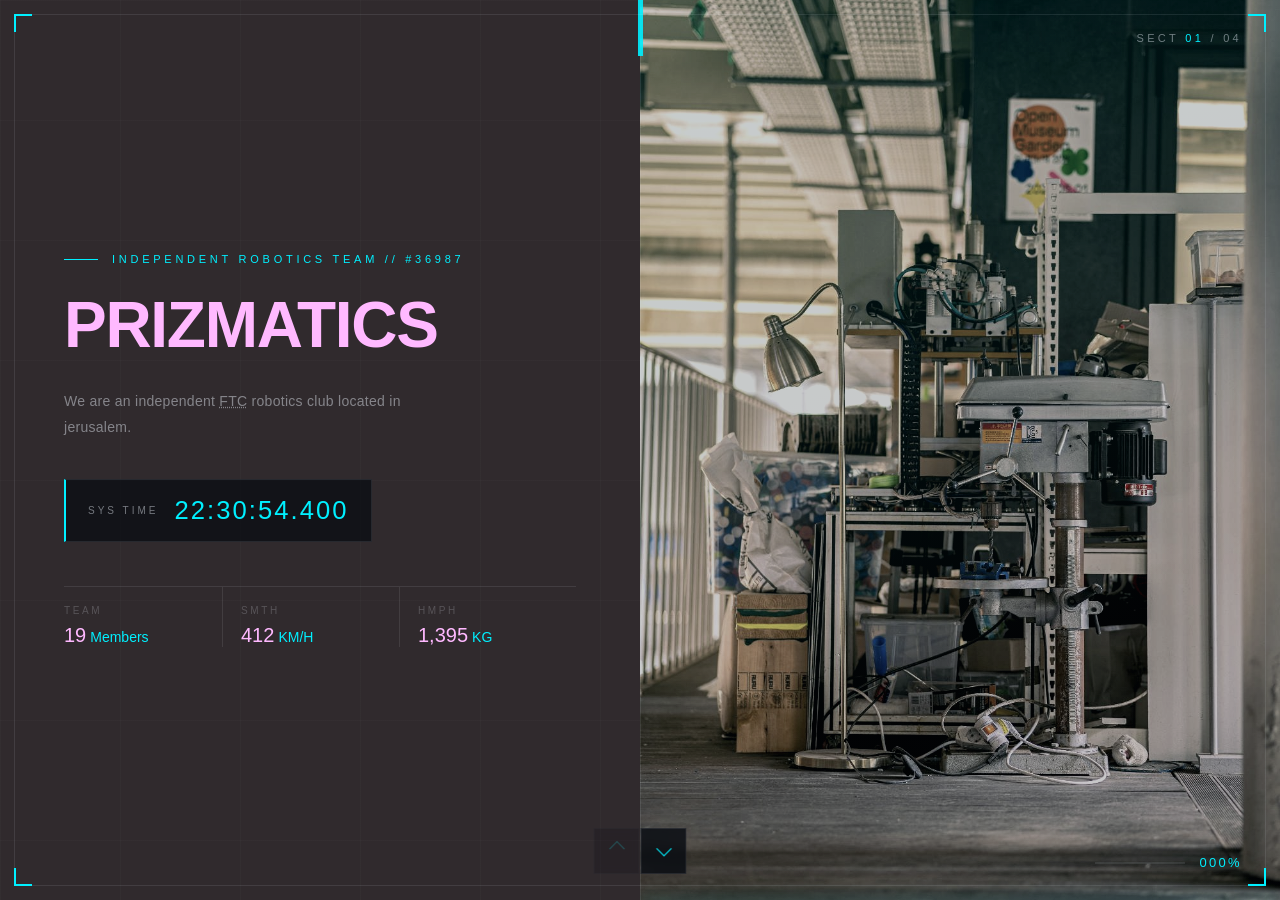
==== index.html @ 30f0a37d "Remake the whole site from scratch" ====
<!doctype html>
<html lang="en">
<head>
    <meta charset="UTF-8" />
    <meta name="viewport" content="width=device-width, initial-scale=1.0" />
    <title>Prizmatics</title>
    <meta name="description" content="Prizmatics is an independent FTC team." />
    <link href="images/logo.png" rel="icon" type="image/x-icon" />
    <link rel="stylesheet" href="css/style.css" />
</head>
<body>
<div class="hud" aria-hidden="false">
    <div class="hud-frame" aria-hidden="true">
        <span class="ck"></span>
    </div>
    <div class="hud-item hud-index">SECT <b id="hud-block">01</b> / 04</div>
    <div class="hud-item hud-arrows">
        <button class="arrow-btn up" id="arrow-up" disabled>
            <span class="chev" aria-hidden="true"></span>
        </button>
        <button class="arrow-btn down" id="arrow-down">
            <span class="chev" aria-hidden="true"></span>
        </button>
    </div>
    <div class="hud-item hud-progress">
        <span class="bar" aria-hidden="true"><i id="hud-bar"></i></span>
        <span id="hud-pct">000%</span>
    </div>
</div>
<span class="seam" aria-hidden="true"></span>
<main class="stage" id="stage">
    <section class="panel t-left" data-i="0">
        <div class="panel-inner">
            <p class="eyebrow reveal">INDEPENDENT ROBOTICS TEAM // #36987</p>
            <h1 class="hero-title reveal">Prizmatics</h1>
            <p class="lede reveal">
                We are an independent <abbr title="FIRST Tech Challenge">FTC</abbr> robotics club located in
                jerusalem.
            </p>
            <div class="clock-shell reveal" role="timer">
                <span class="clock-label">SYS TIME</span>
                <span id="live-clock">00:00:00<span class="ms">.000</span></span>
            </div>
            <div class="spec-row reveal">
                <div class="spec-cell">
                    <span class="k">TEAM</span><span class="v">19<small>Members</small></span>
                </div>
                <div class="spec-cell">
                    <span class="k">SMTH</span><span class="v">412<small>KM/H</small></span>
                </div>
                <div class="spec-cell">
                    <span class="k">HMPH</span><span class="v">1,395<small>KG</small></span>
                </div>
            </div>
        </div>
    </section>
    <section class="panel t-right panel-media" data-i="0">
        <figure class="media-frame">
            <img src="images/1.jpg" loading="eager" alt="" />
            <span class="scanline" aria-hidden="true"></span>
        </figure>
    </section>

    <section class="panel t-left" data-i="1">
        <div class="panel-inner">
            <p class="eyebrow reveal">TEAMWORK // DYNAMIC</p>
            <h2 class="section-title reveal">WORK ETHIC <span class="slash">//</span> PRINCIPLES</h2>
            <p class="lede reveal">
                We are very good and nice yes, yes, and we work goodly and by the nice principles:
            </p>
            <div class="accordion reveal" id="accordion">
                <div class="acc-item open">
                    <button class="acc-head" aria-expanded="true">
                        <span class="acc-index">Principle 01</span>
                        <span class="acc-title">Gracious Professionalism</span>
                        <span class="acc-icon" aria-hidden="true"></span>
                    </button>
                    <div class="acc-body">
                        <p>
                            We are both gracious and professional, which means something that we will write here
                            later.
                        </p>
                        <div class="data-strip">
                            <span>50 Hours of community work</span><span>980KG CO2 emissions</span
                        ><span>SMTH else</span>
                        </div>
                    </div>
                </div>
                <div class="acc-item">
                    <button class="acc-head" aria-expanded="false">
                        <span class="acc-index">Principle 02</span>
                        <span class="acc-title">Volunteering</span>
                        <span class="acc-icon" aria-hidden="true"></span>
                    </button>
                    <div class="acc-body">
                        <p>We like that the shinshinim are here from ratson and yep that's it.</p>
                        <div class="data-strip">
                            <span>512 TOPS</span><span>2,000 HZ</span><span>3X VECTOR</span>
                        </div>
                    </div>
                </div>
                <div class="acc-item">
                    <button class="acc-head" aria-expanded="false">
                        <span class="acc-index">Principle 03</span>
                        <span class="acc-title">3rd thing</span>
                        <span class="acc-icon" aria-hidden="true"></span>
                    </button>
                    <div class="acc-body">
                        <p>Did I tell you how good our team is? It is very good trust me.</p>
                        <div class="data-strip">
                            <span>118 KWH</span><span>CG 410 MM</span><span>1.0 MW</span>
                        </div>
                    </div>
                </div>
            </div>
        </div>
    </section>
    <section class="panel t-right panel-media" data-i="1">
        <div class="bp-stage" id="bp-stage">
            <img class="bp-img active" src="images/2.jpg" alt="" loading="lazy" />
            <img class="bp-img" src="images/3.jpg" alt="Neural core electronics study" loading="lazy" />
            <img class="bp-img" src="images/4.jpg" alt="Battery cell array study" loading="lazy" />
            <span class="bp-marker" id="bp-marker" aria-hidden="true">
                        <span class="bp-ring"></span>
                        <span class="bp-hairline"></span>
                        <span class="bp-data" id="bp-data">CD 0.27 // DF 980 KG</span>
                    </span>
        </div>
    </section>

    <section class="panel t-left panel-media" data-i="2">
        <figure class="media-frame">
            <img src="images/5.jpg" alt="" loading="lazy" />
        </figure>
    </section>
    <section class="panel t-right" data-i="2">
        <div class="panel-inner carousel-panel">
            <div>
                <p class="eyebrow reveal" style="justify-content: center">CURRENT PROJECT // DEVELOPMENT</p>
                <h2 class="section-title reveal" style="text-align: center">
                    ROBOT <span class="slash">//</span> STACK
                </h2>
            </div>
            <div class="c3d-stage reveal" id="c3d-stage">
                <div class="c3d" id="c3d">
                    <article class="c3d-card">
                        <div class="card-face face-front">
                            <span class="c-id">STAGE 01 // CAD</span>
                            <h3 class="c-name">Initial Sketch</h3>
                            <p class="c-desc">We start by sketching early prototypes in Onshape.</p>
                            <p class="c-fig">PICTURE</p>
                        </div>
                        <div class="card-face face-back" aria-hidden="true">
                            <span class="back-id">STAGE 01</span>
                            <span class="back-bars"></span>
                            <span class="back-label">STANDBY</span>
                        </div>
                    </article>
                    <article class="c3d-card">
                        <div class="card-face face-front">
                            <span class="c-id">STAGE 02 // REAL WORLD</span>
                            <h3 class="c-name">Early Build</h3>
                            <p class="c-desc">
                                We build out our sketched prototype and start desinging the robot as a whole.
                            </p>
                            <p class="c-fig">PICTURE</p>
                        </div>
                        <div class="card-face face-back" aria-hidden="true">
                            <span class="back-id">STAGE 02</span>
                            <span class="back-bars"></span>
                            <span class="back-label">STANDBY</span>
                        </div>
                    </article>
                    <article class="c3d-card">
                        <div class="card-face face-front">
                            <span class="c-id">STAGE 03 // CODE</span>
                            <h3 class="c-name">Auto & TeleOp</h3>
                            <p class="c-desc">We program the Autonomous and TeleOp code. All open source.</p>
                            <p class="c-fig">PICTURE</p>
                        </div>
                        <div class="card-face face-back" aria-hidden="true">
                            <span class="back-id">STAGE 03</span>
                            <span class="back-bars"></span>
                            <span class="back-label">STANDBY</span>
                        </div>
                    </article>
                    <article class="c3d-card">
                        <div class="card-face face-front">
                            <span class="c-id">STAGE 04 // COMPETITION</span>
                            <h3 class="c-name">Test & Repeat</h3>
                            <p class="c-desc">
                                We see what went wrong and build on our foundation to create a robust solution.
                            </p>
                            <p class="c-fig">PICTURE</p>
                        </div>
                        <div class="card-face face-back" aria-hidden="true">
                            <span class="back-id">STAGE 04</span>
                            <span class="back-bars"></span>
                            <span class="back-label">STANDBY</span>
                        </div>
                    </article>
                </div>
            </div>
            <div class="c3d-deck reveal">
                <p class="c3d-status" id="c3d-status">STAGE 01 <b>//</b> INITIAL SKETCH</p>
                <div class="c3d-controls">
                    <button class="c3d-ctl" id="c3d-prev">
                        <span class="chev-l" aria-hidden="true"></span>
                    </button>
                    <button class="mod-btn active" data-mod="0">01</button>
                    <button class="mod-btn" data-mod="1">02</button>
                    <button class="mod-btn" data-mod="2">03</button>
                    <button class="mod-btn" data-mod="3">04</button>
                    <button class="c3d-ctl" id="c3d-next">
                        <span class="chev-r" aria-hidden="true"></span>
                    </button>
                    <button class="c3d-ctl playing" id="c3d-play" aria-pressed="true">
                        <span class="ico-play" aria-hidden="true"></span>
                    </button>
                </div>
            </div>
        </div>
    </section>

    <section class="panel t-left" data-i="3">
        <div class="panel-inner">
            <p class="eyebrow reveal">CONTACT // REACH US</p>
            <h2 class="section-title reveal">WE ARE <span class="slash">//</span> AVAILABLE</h2>
            <p class="lede reveal">Select a medium. Click on the response time on the right.</p>
            <div class="tab-rail reveal" role="tablist">
                <button class="tab-btn active" role="tab" aria-selected="true" data-tab="performance">
                    EMAIL
                </button>
                <button class="tab-btn" role="tab" aria-selected="false" data-tab="range">SOCIAL MEDIA</button>
                <button class="tab-btn" role="tab" aria-selected="false" data-tab="charging">COME VISIT</button>
            </div>
        </div>
    </section>
    <section class="panel t-right panel-media" data-i="3">
        <div class="kinetic-panel">
            <p class="kinetic-label" id="kinetic-label">MEDIUM // EMAIL</p>
            <a class="kinetic-value" id="kinetic-value" href="mailto:prismatics@prizma.org">
                1 WEEK
            </a>
        </div>
    </section>
</main>
<script src="js/animate.js"></script>
</body>
</html>
---- css/style.css ----
@font-face {
  font-display: swap;
  font-family: 'Michroma';
  font-style: normal;
  font-weight: 400;
  src: url('../fonts/michroma-v21-latin-regular.woff2') format('woff2');
}

:root {
    --void: #302a2d;
    --panel: #052ef7;
    --silver: #ffb9ff;

    --dim: rgba(226, 232, 240, 0.48);
    --faint: rgba(226, 232, 240, 0.22);
    --line: rgba(226, 232, 240, 0.1);
    --cyan: #00f0ff;

    --cyan-soft: rgba(0, 240, 255, 0.1);
    --cyan-glass: rgba(0, 240, 255, 0.05);

    --disp: "Michroma", sans-serif;
    --ease-silk: cubic-bezier(0.22, 1, 0.36, 1);
}

* {
    margin: 0;
    padding: 0;
    box-sizing: border-box;
}

html,
body {
    height: 100%;
    overflow: hidden;

    overscroll-behavior: none;
}

body {
    background: var(--void);
    color: var(--silver);
    font-family: var(--disp);
    font-weight: 300;
    -webkit-font-smoothing: antialiased;
}

body::before {
    content: "";
    position: fixed;
    inset: 0;
    background: repeating-linear-gradient(to right, rgba(226, 232, 240, 0.025) 0 1px, transparent 1px 120px),
        repeating-linear-gradient(to bottom, rgba(226, 232, 240, 0.02) 0 1px, transparent 1px 120px);
    pointer-events: none;
    z-index: 0;
}

::selection {
    background: var(--cyan);
    color: var(--void);
}

a {
    color: inherit;
    text-decoration: none;
}

button {
    font-family: inherit;
    background: none;
    border: 0;
    color: inherit;
    cursor: pointer;
}

button:focus-visible,
a:focus-visible {
    outline: 1px solid var(--cyan);
    outline-offset: 3px;
}

.stage {
    position: relative;
    z-index: 1;
}

.panel {
    position: fixed;
    top: 0;
    height: 100vh;
    width: 50%;
    display: flex;
    align-items: center;
    will-change: transform;
}

.t-left {
    left: 0;
}

.t-right {
    left: 50%;
}

.panel-inner {
    width: 100%;
    padding: 110px clamp(36px, 5vw, 84px);
}

.seam {
    position: fixed;
    top: 0;
    left: 50%;
    width: 1px;
    height: 100vh;
    background: var(--line);
    z-index: 4;
    pointer-events: none;
}

.seam::after {
    content: "";
    position: absolute;
    left: -2px;
    top: 0;
    width: 5px;
    height: 56px;
    background: var(--cyan);
    opacity: 0.9;
    transform: translateY(0);
}

.panel-media {
    padding: 0;
    align-items: stretch;
}

.media-frame {
    position: relative;
    width: 100%;
    height: 100%;
    overflow: hidden;
}

.media-frame img {
    width: 100%;
    height: 100%;
    object-fit: cover;
    display: block;
    filter: grayscale(0.55) contrast(1.12) brightness(0.78);
}

.media-frame::after {
    content: "";
    position: absolute;
    inset: 0;
    background: linear-gradient(160deg, rgba(0, 240, 255, 0.1), rgba(3, 5, 8, 0.55) 70%);
    mix-blend-mode: screen;
    pointer-events: none;
}

.media-tag {
    position: absolute;
    left: 28px;
    bottom: 26px;
    z-index: 2;
    font-family: var(--disp);
    font-size: 11px;
    letter-spacing: 0.28em;
    color: var(--silver);
    background: rgba(3, 5, 8, 0.6);
    border: 1px solid var(--line);
    padding: 10px 14px;
    backdrop-filter: blur(4px);
}

.media-tag b {
    color: var(--cyan);
    font-weight: 500;
}

.scanline {
    position: absolute;
    left: 0;
    width: 100%;
    height: 1px;
    background: var(--cyan);
    box-shadow:
        0 0 14px rgba(0, 240, 255, 0.9),
        0 0 40px rgba(0, 240, 255, 0.35);
    z-index: 2;
    animation: scanY 6s linear infinite;
}

@keyframes scanY {
    0% {
        top: -2px;
    }

    50% {
        top: 100%;
    }

    100% {
        top: -2px;
    }
}

.eyebrow {
    display: flex;
    align-items: center;
    gap: 14px;
    font-family: var(--disp);
    font-size: 11px;
    font-weight: 500;
    letter-spacing: 0.34em;
    color: var(--cyan);
    margin-bottom: 30px;
}

.eyebrow::before {
    content: "";
    width: 34px;
    height: 1px;
    background: var(--cyan);
}

.lede {
    color: var(--dim);
    font-size: 14px;
    line-height: 1.85;
    letter-spacing: 0.02em;
    max-width: 46ch;
}

.hero-title {
    font-family: var(--disp);
    font-weight: 700;
    font-size: clamp(2rem, 5vw, 4rem);
    line-height: 0.94;
    letter-spacing: -0.02em;
    text-transform: uppercase;
    margin-bottom: 34px;
}

.hero-title .slash {
    color: var(--cyan);
}

.hero-title .thin {
    font-weight: 400;
    color: var(--dim);
}

.clock-shell {
    display: inline-flex;
    align-items: baseline;
    gap: 16px;
    border: 1px solid var(--line);
    border-left: 2px solid var(--cyan);
    padding: 16px 22px;
    margin: 38px 0 44px;
    background: rgba(6, 10, 16, 0.7);
}

.clock-label {
    font-family: var(--disp);
    font-size: 10px;
    letter-spacing: 0.3em;
    color: var(--dim);
    transform: translateY(-5px);
}

#live-clock {
    font-family: var(--disp);
    font-weight: 500;
    font-size: clamp(1.3rem, 2vw, 1.8rem);
    letter-spacing: 0.08em;
    color: var(--cyan);
    font-variant-numeric: tabular-nums;
    min-width: 11ch;
}

#live-clock .ms {
    color: var(--silverd);
}

.spec-row {
    display: flex;
    flex-wrap: wrap;
    gap: 0;
    border-top: 1px solid var(--line);
}

.spec-cell {
    flex: 1 1 0;
    min-width: 120px;
    padding: 18px 18px 0 0;
    border-right: 1px solid var(--line);
    margin-right: 18px;
}

.spec-cell:last-child {
    border-right: 0;
    margin-right: 0;
}

.spec-cell .k {
    font-family: var(--disp);
    font-size: 10px;
    letter-spacing: 0.26em;
    color: var(--faint);
    display: block;
    margin-bottom: 8px;
}

.spec-cell .v {
    font-family: var(--disp);
    font-weight: 500;
    font-size: 1.25rem;
    color: var(--silver);
}

.spec-cell .v small {
    font-size: 0.7em;
    color: var(--cyan);
    margin-left: 4px;
}

.section-title {
    font-family: var(--disp);
    font-weight: 700;
    font-size: clamp(2rem, 3.2vw, 3.2rem);
    line-height: 1.02;
    text-transform: uppercase;
    letter-spacing: -0.01em;
    margin-bottom: 18px;
}

.section-title .slash {
    color: var(--cyan);
}

.accordion {
    margin-top: 38px;
    border-top: 1px solid var(--line);
}

.acc-item {
    border: 1px solid transparent;
    border-bottom: 1px solid var(--line);
    transition:
        border-color 0.35s var(--ease-silk),
        background 0.35s var(--ease-silk);
}

.acc-item.open {
    border: 1px solid var(--cyan);
    background: var(--cyan-glass);
}

.acc-head {
    width: 100%;
    display: flex;
    align-items: center;
    gap: 20px;
    text-align: left;
    padding: 22px 18px;
}

.acc-index {
    font-family: var(--disp);
    font-size: 11px;
    font-weight: 500;
    letter-spacing: 0.2em;
    color: var(--faint);
    transition: color 0.3s;
}

.acc-item.open .acc-index {
    color: var(--silverd);
}

.acc-title {
    flex: 1;
    font-family: var(--disp);
    font-weight: 500;
    font-size: 1.05rem;
    letter-spacing: 0.14em;
    text-transform: uppercase;
}

.acc-icon {
    position: relative;
    width: 14px;
    height: 14px;
    flex: 0 0 14px;
}

.acc-icon::before,
.acc-icon::after {
    content: "";
    position: absolute;
    background: var(--cyan);
    transition:
        transform 0.4s var(--ease-silk),
        background 0.3s;
}

.acc-icon::before {
    left: 0;
    top: 6px;
    width: 14px;
    height: 2px;
}

.acc-icon::after {
    left: 6px;
    top: 0;
    width: 2px;
    height: 14px;
}

.acc-item.open .acc-icon::after {
    transform: scaleY(0);
}

.acc-item.open .acc-icon::before {
    background: var(--silverd);
}

.acc-head:hover .acc-title {
    color: var(--cyan);
}

.acc-body {
    max-height: 0;
    overflow: hidden;
    transition: max-height 0.55s var(--ease-silk);
}

.acc-body p {
    padding: 0 18px 24px 51px;
    color: var(--dim);
    font-size: 13.5px;
    line-height: 1.85;
}

.acc-body .data-strip {
    display: flex;
    gap: 26px;
    padding: 0 18px 22px 51px;
    font-family: var(--disp);
    font-size: 11px;
    letter-spacing: 0.18em;
    color: var(--cyan);
}

.bp-stage {
    position: relative;
    width: 100%;
    height: 100%;
    overflow: hidden;
    background: var(--panel);
}

.bp-img {
    position: absolute;
    inset: 0;
    width: 100%;
    height: 100%;
    object-fit: cover;
    opacity: 0;
    transition: opacity 0.8s var(--ease-silk);
    filter: grayscale(0.55) contrast(1.12) brightness(0.75);
}

.bp-img.active {
    opacity: 1;
}

.bp-stage::after {
    content: "";
    position: absolute;
    inset: 0;
    background: linear-gradient(160deg, rgba(0, 240, 255, 0.1), rgba(3, 5, 8, 0.55) 70%);
    mix-blend-mode: screen;
    pointer-events: none;
    z-index: 1;
}

.bp-chip {
    position: absolute;
    top: 26px;
    left: 28px;
    z-index: 3;
    font-family: var(--disp);
    font-size: 11px;
    letter-spacing: 0.28em;
    color: var(--silver);
    background: rgba(3, 5, 8, 0.6);
    border: 1px solid var(--line);
    border-left: 2px solid var(--cyan);
    padding: 10px 14px;
    backdrop-filter: blur(4px);
}

.bp-marker {
    position: absolute;
    z-index: 3;
    left: 24%;
    top: 28%;
    transition:
        left 0.8s var(--ease-silk),
        top 0.8s var(--ease-silk);
}

.bp-ring {
    display: block;
    width: 16px;
    height: 16px;
    border: 1.5px solid var(--cyan);
    border-radius: 50%;
    box-shadow: 0 0 14px rgba(0, 240, 255, 0.7);
    position: relative;
    transition: border-color 0.2s;
}

.bp-ring::after {
    content: "";
    position: absolute;
    inset: -1.5px;
    border: 1px solid var(--cyan);
    border-radius: 50%;
    animation: bpPulse 2.2s ease-out infinite;
}

@keyframes bpPulse {
    0% {
        transform: scale(1);
        opacity: 0.9;
    }

    100% {
        transform: scale(3.2);
        opacity: 0;
    }
}

.bp-hairline {
    position: absolute;
    left: 22px;
    top: 7.5px;
    width: 72px;
    height: 1px;
    background: var(--cyan);
    box-shadow: 0 0 8px rgba(0, 240, 255, 0.5);
}

.bp-data {
    position: absolute;
    left: 102px;
    top: -10px;
    white-space: nowrap;
    font-family: var(--disp);
    font-size: 11px;
    font-weight: 500;
    letter-spacing: 0.2em;
    color: var(--cyan);
    background: rgba(3, 5, 8, 0.7);
    border: 1px solid rgba(0, 240, 255, 0.35);
    padding: 8px 12px;
    backdrop-filter: blur(4px);
}

.bp-marker.blip .bp-ring {
    border-color: var(--silverd);
    box-shadow: 0 0 14px rgba(255, 0, 60, 0.8);
}

.bp-marker.blip .bp-hairline {
    background: var(--silverd);
}

.carousel-panel {
    width: 100%;
    display: flex;
    flex-direction: column;
    align-items: center;
    gap: 30px;
    padding-top: 90px;
    padding-bottom: 80px;
}

.c3d-stage {
    width: 100%;
    height: 330px;
    display: flex;
    align-items: center;
    justify-content: center;
    perspective: 1000px;
    cursor: grab;
    touch-action: pan-y;
    user-select: none;
    -webkit-user-select: none;
}

.c3d-stage.dragging {
    cursor: grabbing;
}

.c3d {
    position: relative;
    width: 230px;
    height: 300px;
    transform-style: preserve-3d;
}

.c3d-card {
    position: absolute;
    inset: 0;
    transform-style: preserve-3d;
    transition: opacity 0.2s linear;
}

.card-face {
    position: absolute;
    inset: 0;
    display: flex;
    flex-direction: column;
    justify-content: space-between;
    padding: 22px;
    backface-visibility: hidden;
    -webkit-backface-visibility: hidden;
}

.face-front {
    background: var(--cyan-glass);
    border: 1px solid var(--cyan);
    backdrop-filter: blur(6px);
    -webkit-backdrop-filter: blur(6px);
    box-shadow: 0 0 50px rgba(0, 240, 255, 0.06) inset;
}

.face-back {
    transform: rotateY(180deg);
    align-items: center;
    justify-content: center;
    gap: 16px;
    background: rgba(6, 10, 16, 0.88);
    border: 1px dashed rgba(0, 240, 255, 0.35);
}

.face-back .back-id {
    font-family: var(--disp);
    font-size: 12px;
    font-weight: 500;
    letter-spacing: 0.34em;
    color: var(--cyan);
}

.face-back .back-bars {
    width: 90px;
    height: 30px;
    background: repeating-linear-gradient(
        to right,
        rgba(0, 240, 255, 0.55) 0 2px,
        transparent 2px 6px,
        rgba(0, 240, 255, 0.3) 6px 7px,
        transparent 7px 12px
    );
}

.face-back .back-label {
    font-family: var(--disp);
    font-size: 10px;
    letter-spacing: 0.3em;
    color: var(--faint);
}

.c3d-card .c-id {
    font-family: var(--disp);
    font-size: 10px;
    letter-spacing: 0.3em;
    color: var(--cyan);
}

.c3d-card .c-name {
    font-family: var(--disp);
    font-weight: 700;
    font-size: 1.5rem;
    letter-spacing: 0.04em;
    text-transform: uppercase;
}

.c3d-card .c-fig {
    font-family: var(--disp);
    font-weight: 500;
    font-size: 2rem;
    color: var(--cyan);
}

.c3d-card .c-fig small {
    font-size: 0.5em;
    color: var(--dim);
    margin-left: 4px;
}

.c3d-card .c-desc {
    font-size: 11.5px;
    line-height: 1.7;
    color: var(--dim);
}

.c3d-deck {
    display: flex;
    flex-direction: column;
    align-items: center;
    gap: 16px;
}

.c3d-status {
    font-family: var(--disp);
    font-size: 12px;
    font-weight: 500;
    letter-spacing: 0.28em;
    color: var(--silver);
}

.c3d-status b {
    color: var(--cyan);
    font-weight: 500;
}

.c3d-controls {
    display: flex;
    align-items: center;
    gap: 8px;
}

.c3d-ctl,
.mod-btn {
    height: 42px;
    display: flex;
    align-items: center;
    justify-content: center;
    border: 1px solid var(--line);
    background: rgba(6, 10, 16, 0.7);
    transition:
        border-color 0.25s,
        color 0.25s,
        background 0.25s;
}

.c3d-ctl {
    width: 42px;
}

.c3d-ctl:hover {
    border-color: var(--silverd);
}

.chev-l,
.chev-r {
    width: 9px;
    height: 9px;
    border-left: 1.6px solid var(--cyan);
    border-bottom: 1.6px solid var(--cyan);
    transition: border-color 0.25s;
}

.chev-l {
    transform: rotate(45deg) translate(1px, -1px);
}

.chev-r {
    transform: rotate(-135deg) translate(1px, -1px);
}

.c3d-ctl:hover .chev-l,
.c3d-ctl:hover .chev-r {
    border-color: var(--silverd);
}

.mod-btn {
    min-width: 42px;
    padding: 0 10px;
    font-family: var(--disp);
    font-size: 11px;
    font-weight: 500;
    letter-spacing: 0.2em;
    color: var(--dim);
}

.mod-btn:hover {
    color: var(--silver);
    border-color: rgba(226, 232, 240, 0.3);
}

.mod-btn.active {
    color: var(--silverd);
    border-color: var(--silverd);
}

.ico-play {
    width: 0;
    height: 0;
    border-left: 9px solid var(--cyan);
    border-top: 6px solid transparent;
    border-bottom: 6px solid transparent;
}

.c3d-ctl.playing .ico-play {
    width: 8px;
    height: 12px;
    border-top: 0;
    border-bottom: 0;
    border-left: 3px solid var(--cyan);
    border-right: 3px solid var(--cyan);
}

.c3d-hint {
    font-family: var(--disp);
    font-size: 10px;
    letter-spacing: 0.3em;
    color: var(--faint);
}

.c3d-hint b {
    color: var(--cyan);
    font-weight: 500;
}

.tab-rail {
    display: flex;
    border: 1px solid var(--line);
    margin: 40px 0 30px;
}

.tab-btn {
    flex: 1;
    padding: 18px 10px;
    font-family: var(--disp);
    font-weight: 500;
    font-size: 12px;
    letter-spacing: 0.22em;
    color: var(--dim);
    border-right: 1px solid var(--line);
    position: relative;
    transition:
        color 0.2s,
        background 0.2s;
}

.tab-btn:last-child {
    border-right: 0;
}

.tab-btn::after {
    content: "";
    position: absolute;
    left: 0;
    bottom: -1px;
    width: 100%;
    height: 2px;
    background: var(--silverd);
    transform: scaleX(0);
    transform-origin: left;
    transition: transform 0.35s var(--ease-silk);
}

.tab-btn:hover {
    color: var(--silver);
    background: rgba(226, 232, 240, 0.03);
}

.tab-btn.active {
    color: var(--silverd);
}

.tab-btn.active::after {
    transform: scaleX(1);
}

.tab-copy {
    min-height: 96px;
}

.tab-copy p {
    color: var(--dim);
    font-size: 13.5px;
    line-height: 1.85;
    max-width: 44ch;
}

.tab-meta {
    margin-top: 26px;
    display: flex;
    gap: 12px;
    flex-wrap: wrap;
}

.tab-chip {
    font-family: var(--disp);
    font-size: 10px;
    letter-spacing: 0.22em;
    color: var(--cyan);
    border: 1px solid rgba(0, 240, 255, 0.35);
    padding: 8px 14px;
}

.promo-line {
    margin-top: 46px;
    padding-top: 22px;
    border-top: 1px solid var(--line);
    font-size: 12px;
    letter-spacing: 0.04em;
    color: var(--faint);
}

.promo-line a {
    color: var(--dim);
    border-bottom: 1px solid var(--faint);
    transition:
        color 0.2s,
        border-color 0.2s;
}

.promo-line a:hover {
    color: var(--cyan);
    border-color: var(--cyan);
}

.kinetic-panel {
    width: 100%;
    height: 100%;
    display: flex;
    flex-direction: column;
    align-items: flex-start;
    justify-content: center;
    padding: 0 clamp(30px, 4vw, 70px);
    overflow: hidden;
    background: radial-gradient(circle at 30% 70%, rgba(255, 0, 60, 0.05), transparent 55%);
}

.kinetic-label {
    font-family: var(--disp);
    font-size: 11px;
    letter-spacing: 0.34em;
    color: var(--pink);
    margin-bottom: 22px;
}

.kinetic-value {
    font-family: var(--disp);
    font-weight: 700;
    font-size: clamp(3.4rem, 8vw, 9rem);
    line-height: 0.92;
    text-transform: uppercase;
    letter-spacing: -0.01em;
    color: transparent;
    -webkit-text-stroke: 1.5px var(--cyan);
    transition:
        opacity 0.18s ease,
        transform 0.18s ease,
        letter-spacing 0.18s ease;
    word-break: break-word;
}

.kinetic-value.swap {
    opacity: 0;
    transform: translateY(14px);
    letter-spacing: 0.06em;
}

.kinetic-sub {
    margin-top: 26px;
    font-family: var(--disp);
    font-size: 12px;
    letter-spacing: 0.26em;
    color: var(--dim);
}

.kinetic-sub b {
    color: var(--silver);
    font-weight: 500;
}

.hud {
    position: fixed;
    inset: 0;
    z-index: 20;
    pointer-events: none;
}

.hud-frame {
    position: absolute;
    inset: 14px;
    border: 1px solid var(--line);
}

.hud-frame::before,
.hud-frame::after,
.hud-frame .ck::before,
.hud-frame .ck::after {
    content: "";
    position: absolute;
    width: 16px;
    height: 16px;
    border-color: var(--cyan);
    border-style: solid;
}

.hud-frame::before {
    top: -1px;
    left: -1px;
    border-width: 2px 0 0 2px;
}

.hud-frame::after {
    top: -1px;
    right: -1px;
    border-width: 2px 2px 0 0;
}

.hud-frame .ck::before {
    bottom: -1px;
    left: -1px;
    border-width: 0 0 2px 2px;
}

.hud-frame .ck::after {
    bottom: -1px;
    right: -1px;
    border-width: 0 2px 2px 0;
}

.hud-item {
    position: absolute;
    pointer-events: auto;
}

.hud-brand {
    top: 30px;
    left: 38px;
    font-family: var(--disp);
    font-weight: 700;
    font-size: 14px;
    letter-spacing: 0.3em;
}

.hud-brand .slash {
    color: var(--cyan);
}

.hud-index {
    top: 32px;
    right: 38px;
    font-family: var(--disp);
    font-size: 11px;
    letter-spacing: 0.3em;
    color: var(--dim);
    font-variant-numeric: tabular-nums;
}

.hud-index b {
    color: var(--cyan);
    font-weight: 500;
}

.hud-credit {
    bottom: 30px;
    left: 38px;
    display: flex;
    align-items: center;
    gap: 10px;
    font-family: var(--disp);
    font-size: 11px;
    letter-spacing: 0.24em;
    color: var(--dim);
}

.hud-credit a {
    color: var(--silver);
    transition: color 0.2s;
}

.hud-credit a:hover {
    color: var(--cyan);
}

.hud-credit .dot {
    width: 5px;
    height: 5px;
    background: var(--cyan);
}

.hud-progress {
    bottom: 30px;
    right: 38px;
    display: flex;
    align-items: center;
    gap: 14px;
    font-family: var(--disp);
    font-weight: 500;
    font-size: 13px;
    letter-spacing: 0.18em;
    color: var(--cyan);
    font-variant-numeric: tabular-nums;
}

.hud-progress .bar {
    width: 90px;
    height: 2px;
    background: var(--line);
    position: relative;
    overflow: hidden;
}

.hud-progress .bar i {
    position: absolute;
    inset: 0;
    background: var(--cyan);
    transform: scaleX(0);
    transform-origin: left;
}

.hud-hint {
    bottom: 88px;
    left: 50%;
    transform: translateX(-50%);
    font-family: var(--disp);
    font-size: 10px;
    letter-spacing: 0.34em;
    color: var(--faint);
    animation: hintPulse 2.6s ease-in-out infinite;
    transition: opacity 0.6s ease;
}

.hud-hint.hide {
    opacity: 0 !important;
    animation: none;
}

.hud-arrows {
    bottom: 26px;
    left: 50%;
    transform: translateX(-50%);
    display: flex;
    gap: 1px;
}

.arrow-btn {
    width: 46px;
    height: 46px;
    display: flex;
    align-items: center;
    justify-content: center;
    border: 1px solid var(--line);
    background: rgba(6, 10, 16, 0.78);
    backdrop-filter: blur(4px);
    transition:
        border-color 0.25s,
        background 0.25s,
        opacity 0.25s;
}

.arrow-btn .chev {
    width: 11px;
    height: 11px;
    border-left: 1.6px solid var(--cyan);
    border-bottom: 1.6px solid var(--cyan);
    transition:
        border-color 0.25s,
        transform 0.25s var(--ease-silk);
}

.arrow-btn.up .chev {
    transform: rotate(135deg) translate(-2px, 2px);
}

.arrow-btn.down .chev {
    transform: rotate(-45deg) translate(2px, -2px);
}

.arrow-btn:hover {
    border-color: var(--silverd);
    background: rgba(255, 0, 60, 0.06);
}

.arrow-btn:hover .chev {
    border-color: var(--silverd);
}

.arrow-btn.up:hover .chev {
    transform: rotate(135deg) translate(0, 0);
}

.arrow-btn.down:hover .chev {
    transform: rotate(-45deg) translate(0, 0);
}

.arrow-btn[disabled] {
    opacity: 0.25;
    pointer-events: none;
}

@keyframes hintPulse {
    0%,
    100% {
        opacity: 0.35;
    }

    50% {
        opacity: 1;
    }
}

.reveal {
    opacity: 0;
    transform: translateY(26px);
    transition:
        opacity 0.9s var(--ease-silk),
        transform 0.9s var(--ease-silk);
}

.reveal.on {
    opacity: 1;
    transform: translateY(0);
}

@media (prefers-reduced-motion: reduce) {
    .scanline {
        animation: none;
        top: 40%;
    }

    .hud-hint {
        animation: none;
        opacity: 0.6;
    }

    .reveal {
        opacity: 1;
        transform: none;
        transition: none;
    }

    .acc-body {
        transition: none;
    }

    .kinetic-value {
        transition: none;
    }

    .bp-img {
        transition: none;
    }

    .bp-marker {
        transition: none;
    }

    .bp-ring::after {
        animation: none;
        opacity: 0;
    }
}

@media (max-width: 900px) {
    html,
    body {
        overflow: visible;
        overflow-y: auto;
        overscroll-behavior: auto;
    }

    .panel {
        position: static;
        width: 100%;
        height: auto;
        min-height: 0;
        transform: none !important;
        will-change: auto;
    }

    .panel-inner {
        padding: 86px 26px;
    }

    .panel-media {
        height: 64vh;
        min-height: 380px;
    }

    .kinetic-panel {
        min-height: 60vh;
        padding: 70px 26px;
    }

    .seam {
        display: none;
    }

    .hud-frame,
    .hud-index,
    .hud-hint,
    .hud-arrows {
        display: none;
    }

    .hud-brand {
        top: 20px;
        left: 22px;
        mix-blend-mode: difference;
    }

    .hud-credit {
        bottom: auto;
        top: 20px;
        right: 22px;
        left: auto;
    }

    .hud-progress {
        display: none;
    }

    .c3d-stage {
        height: 340px;
    }

    .spec-cell {
        flex: 1 1 40%;
        margin-bottom: 18px;
    }
}

@media (max-width: 480px) {
    .hero-title {
        font-size: 2.9rem;
    }

    .kinetic-value {
        font-size: 2.6rem;
        -webkit-text-stroke-width: 1px;
    }

    .tab-btn {
        letter-spacing: 0.12em;
        font-size: 10.5px;
    }
}
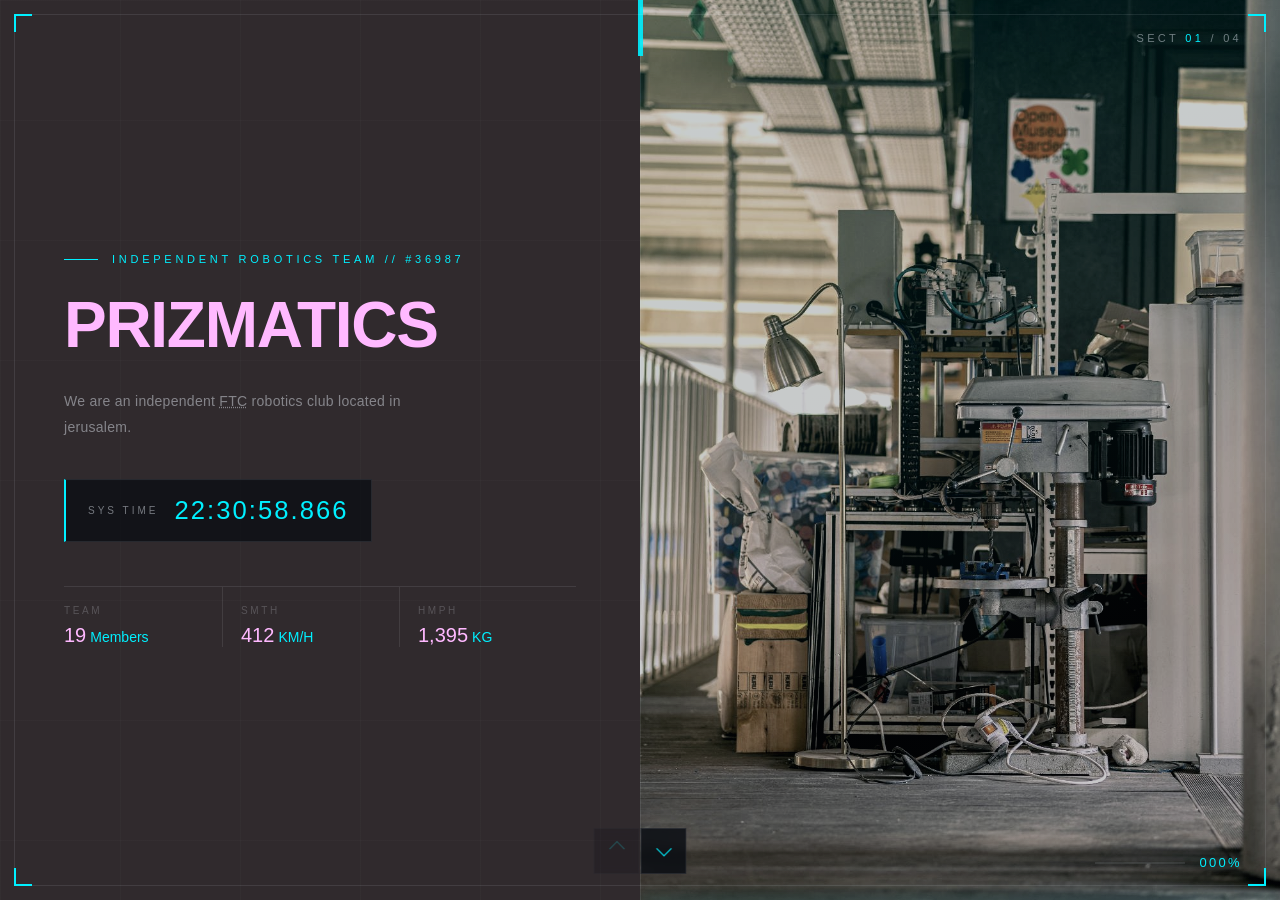
==== commit 1fae587a: "Add content about gracious professionalism" ====
--- a/index.html
+++ b/index.html
@@ -76,10 +76,7 @@
                         <span class="acc-icon" aria-hidden="true"></span>
                     </button>
                     <div class="acc-body">
-                        <p>
-                            We are both gracious and professional, which means something that we will write here
-                            later.
-                        </p>
+                        <p>A way of doing things that encourages high quality work, emphasizes the value of others, and respects individuals and the community.</p>
                         <div class="data-strip">
                             <span>50 Hours of community work</span><span>980KG CO2 emissions</span
                         ><span>SMTH else</span>
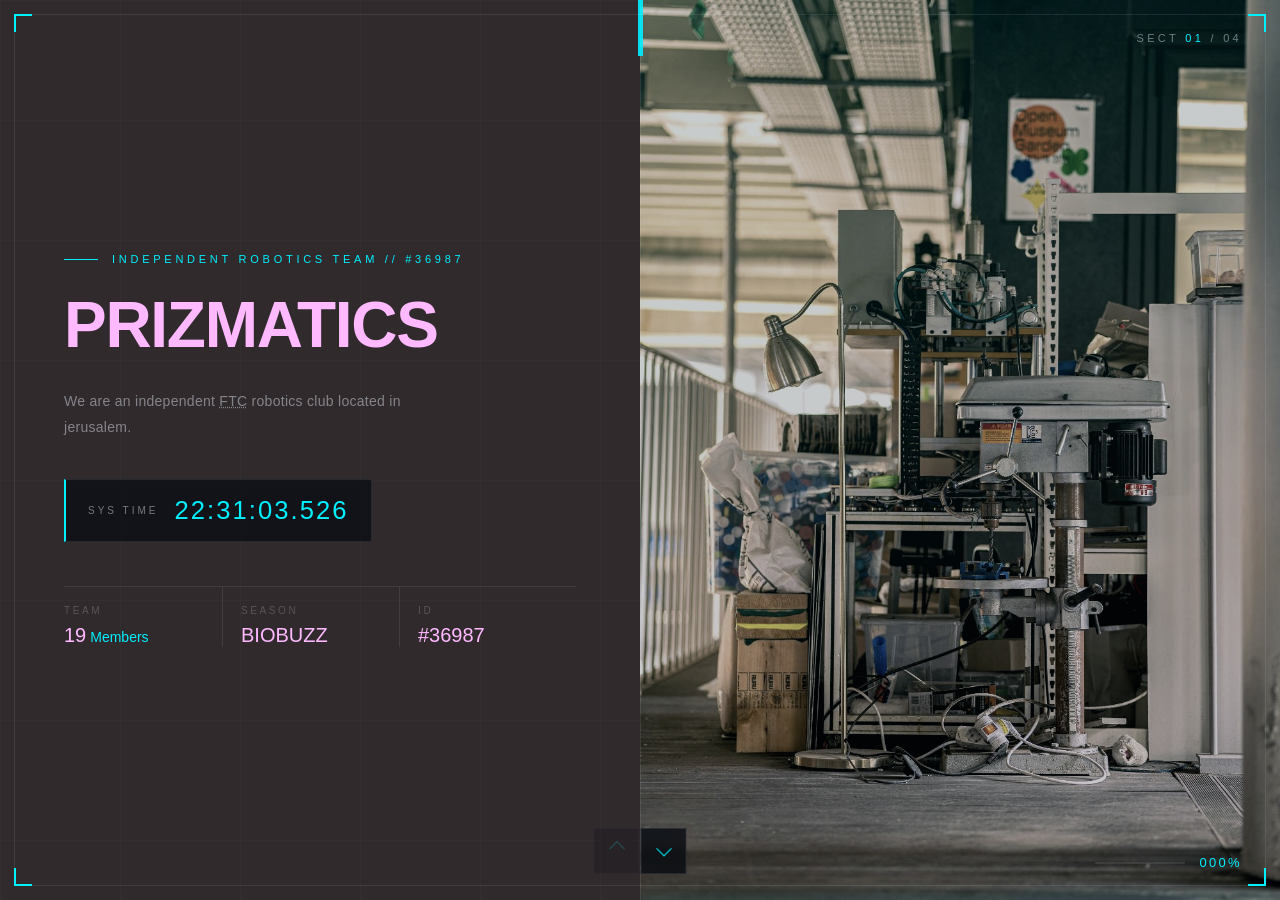
==== commit 213f055d: "Add some content" ====
--- a/index.html
+++ b/index.html
@@ -46,10 +46,10 @@
                     <span class="k">TEAM</span><span class="v">19<small>Members</small></span>
                 </div>
                 <div class="spec-cell">
-                    <span class="k">SMTH</span><span class="v">412<small>KM/H</small></span>
+                    <span class="k">SEASON</span><span class="v"> BIOBUZZ</span>
                 </div>
                 <div class="spec-cell">
-                    <span class="k">HMPH</span><span class="v">1,395<small>KG</small></span>
+                    <span class="k">ID</span><span class="v"> #36987</span>
                 </div>
             </div>
         </div>
@@ -66,7 +66,7 @@
             <p class="eyebrow reveal">TEAMWORK // DYNAMIC</p>
             <h2 class="section-title reveal">WORK ETHIC <span class="slash">//</span> PRINCIPLES</h2>
             <p class="lede reveal">
-                We are very good and nice yes, yes, and we work goodly and by the nice principles:
+                We work voluntarly in most days of the week, but our offical days of work are tuesday and wednesday.
             </p>
             <div class="accordion reveal" id="accordion">
                 <div class="acc-item open">
@@ -77,10 +77,6 @@
                     </button>
                     <div class="acc-body">
                         <p>A way of doing things that encourages high quality work, emphasizes the value of others, and respects individuals and the community.</p>
-                        <div class="data-strip">
-                            <span>50 Hours of community work</span><span>980KG CO2 emissions</span
-                        ><span>SMTH else</span>
-                        </div>
                     </div>
                 </div>
                 <div class="acc-item">
@@ -90,23 +86,17 @@
                         <span class="acc-icon" aria-hidden="true"></span>
                     </button>
                     <div class="acc-body">
-                        <p>We like that the shinshinim are here from ratson and yep that's it.</p>
-                        <div class="data-strip">
-                            <span>512 TOPS</span><span>2,000 HZ</span><span>3X VECTOR</span>
-                        </div>
+                        <p>We get a lot of help from our volunteers - physical parts, coding help, and OnShape design tips.</p>
                     </div>
                 </div>
                 <div class="acc-item">
                     <button class="acc-head" aria-expanded="false">
                         <span class="acc-index">Principle 03</span>
-                        <span class="acc-title">3rd thing</span>
+                        <span class="acc-title">Teamwork</span>
                         <span class="acc-icon" aria-hidden="true"></span>
                     </button>
                     <div class="acc-body">
                         <p>Did I tell you how good our team is? It is very good trust me.</p>
-                        <div class="data-strip">
-                            <span>118 KWH</span><span>CG 410 MM</span><span>1.0 MW</span>
-                        </div>
                     </div>
                 </div>
             </div>
@@ -115,8 +105,8 @@
     <section class="panel t-right panel-media" data-i="1">
         <div class="bp-stage" id="bp-stage">
             <img class="bp-img active" src="images/2.jpg" alt="" loading="lazy" />
-            <img class="bp-img" src="images/3.jpg" alt="Neural core electronics study" loading="lazy" />
-            <img class="bp-img" src="images/4.jpg" alt="Battery cell array study" loading="lazy" />
+            <img class="bp-img" src="images/3.jpg" alt="" loading="lazy" />
+            <img class="bp-img" src="images/4.jpg" alt="" loading="lazy" />
             <span class="bp-marker" id="bp-marker" aria-hidden="true">
                         <span class="bp-ring"></span>
                         <span class="bp-hairline"></span>
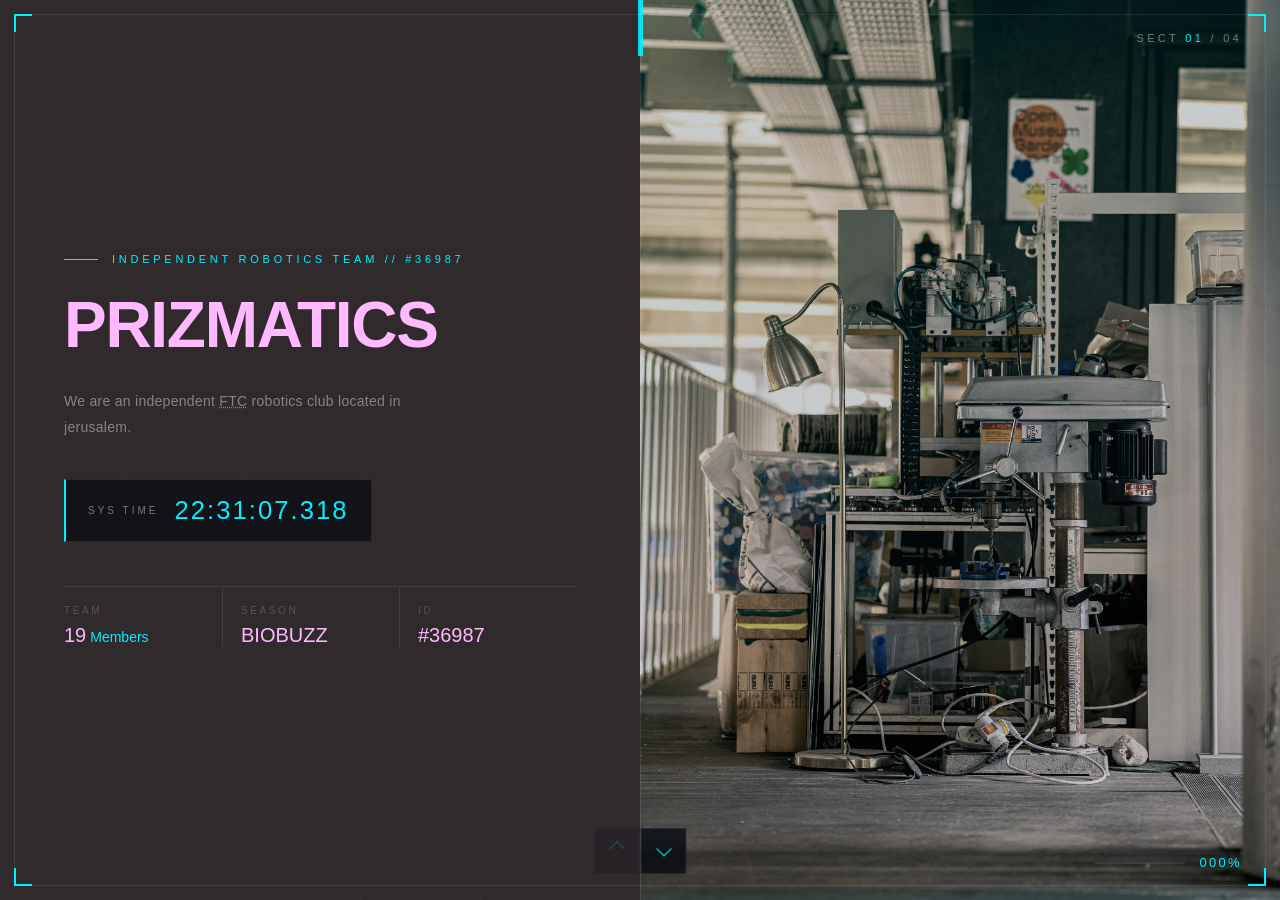
==== commit 731da6fb: "Add some more content" ====
--- a/index.html
+++ b/index.html
@@ -92,11 +92,11 @@
                 <div class="acc-item">
                     <button class="acc-head" aria-expanded="false">
                         <span class="acc-index">Principle 03</span>
-                        <span class="acc-title">Teamwork</span>
+                        <span class="acc-title">Teamwork and Coopertition</span>
                         <span class="acc-icon" aria-hidden="true"></span>
                     </button>
                     <div class="acc-body">
-                        <p>Did I tell you how good our team is? It is very good trust me.</p>
+                        <p>We help and cooperate with other teams, even as we complete.</p>
                     </div>
                 </div>
             </div>
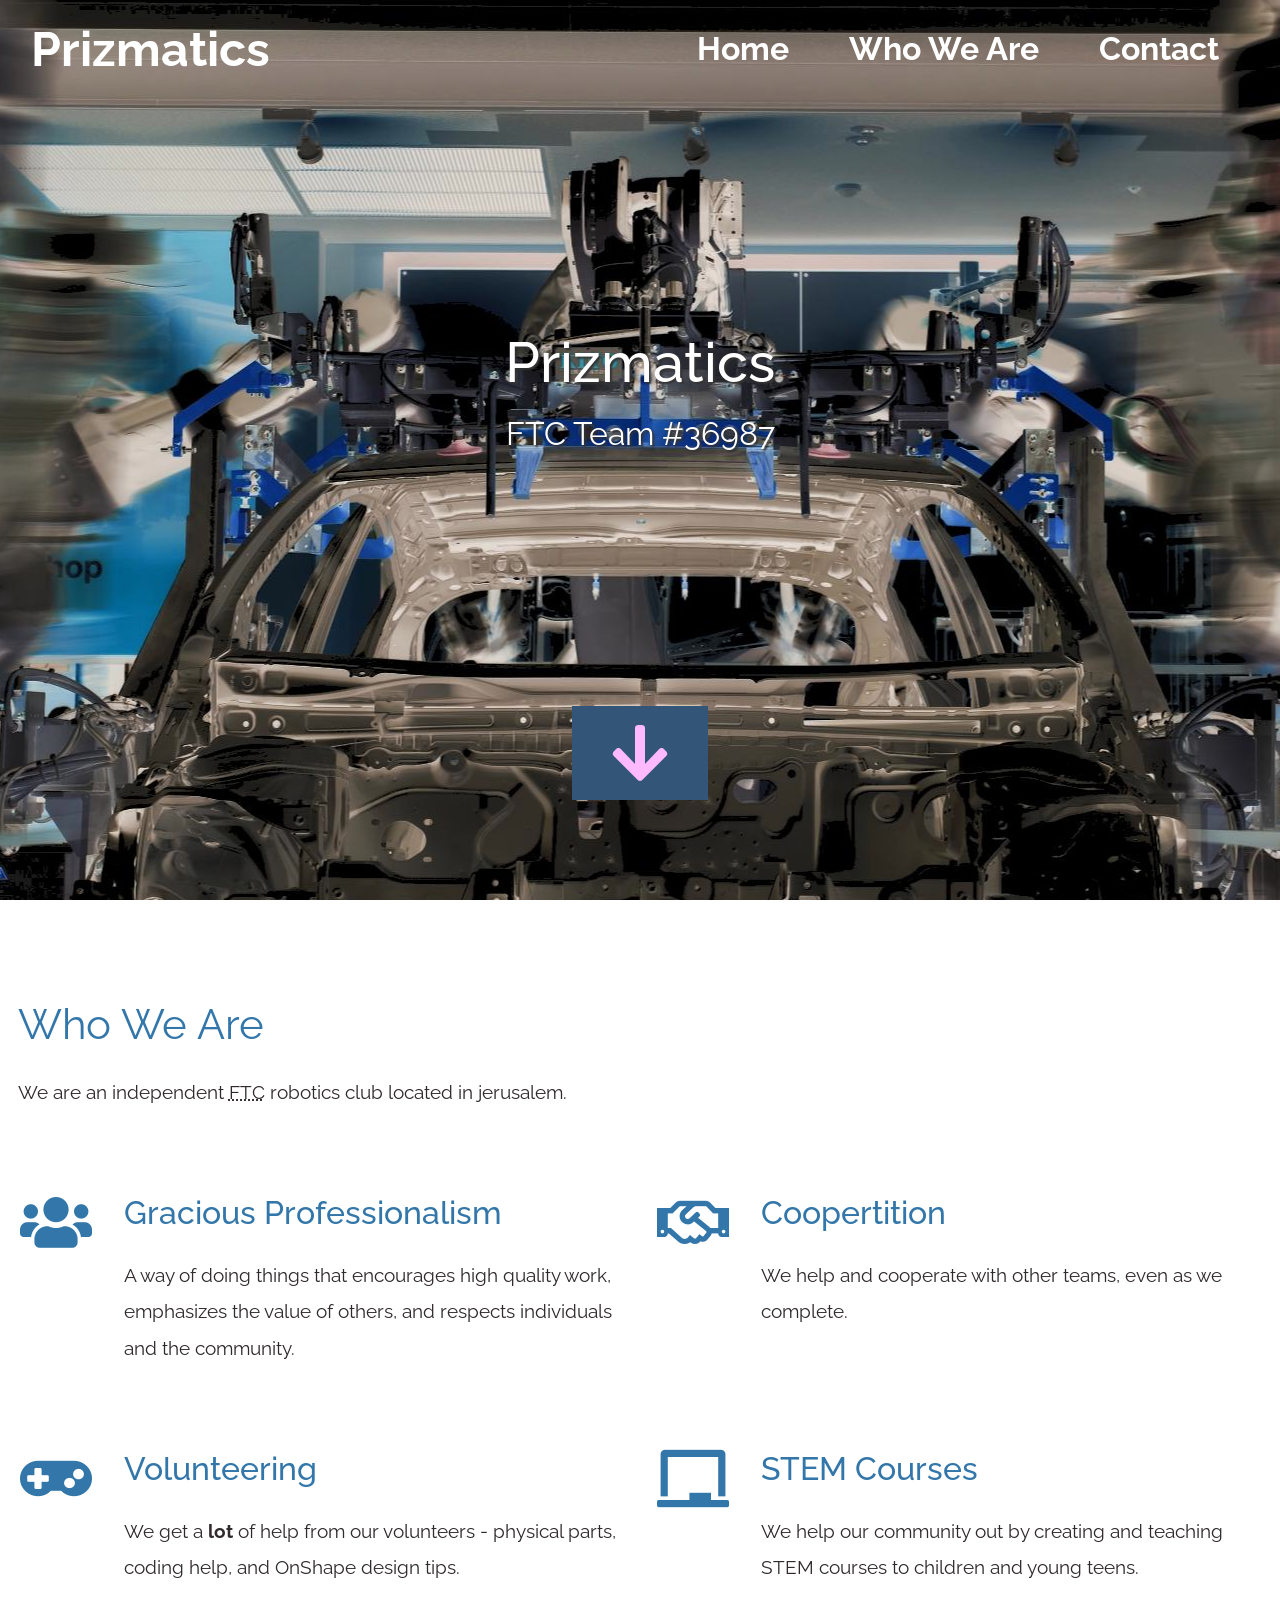
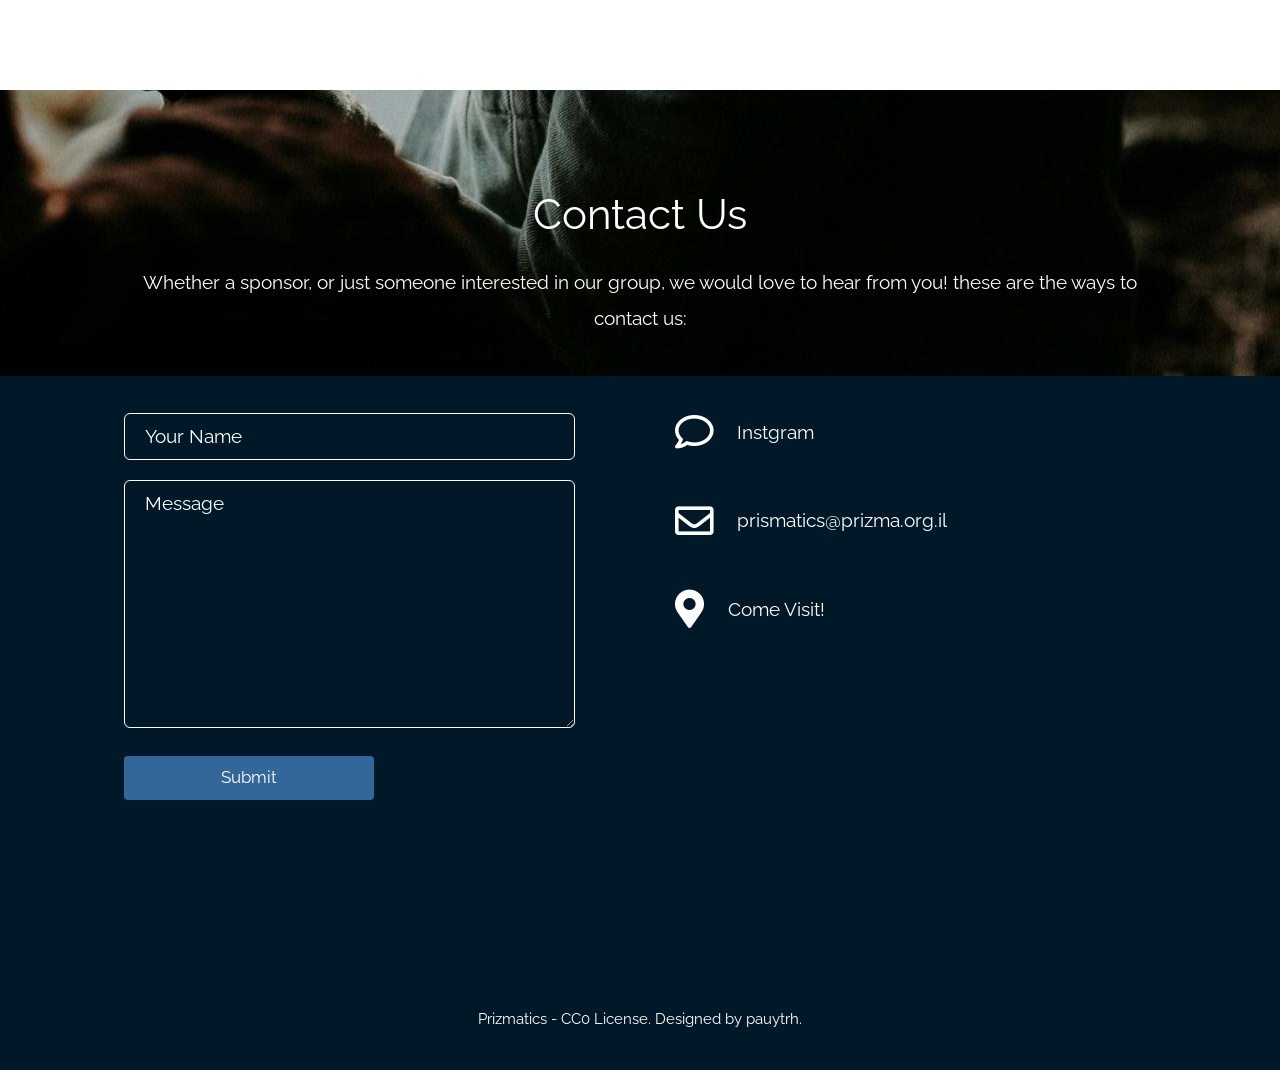
==== commit d1f1b139: "Overhaul website" ====
--- a/index.html
+++ b/index.html
@@ -3,235 +3,358 @@
 <head>
     <meta charset="UTF-8" />
     <meta name="viewport" content="width=device-width, initial-scale=1.0" />
-    <title>Prizmatics</title>
+    <title>Prizmatics FTC - #36987</title>
     <meta name="description" content="Prizmatics is an independent FTC team." />
-    <link href="images/logo.png" rel="icon" type="image/x-icon" />
-    <link rel="stylesheet" href="css/style.css" />
+    <link href="img/icon.png" rel="icon" type="image/x-icon" />
+    <link rel="stylesheet" href="fontawesome-5.5/css/all.min.css" />
+    <link rel="stylesheet" href="slick/slick.css" />
+    <link rel="stylesheet" href="slick/slick-theme.css" />
+    <link rel="stylesheet" href="magnific-popup/magnific-popup.css" />
+    <link rel="stylesheet" href="css/bootstrap.min.css" />
+    <link rel="stylesheet" href="css/tooplate-infinite-loop.css" />
 </head>
 <body>
-<div class="hud" aria-hidden="false">
-    <div class="hud-frame" aria-hidden="true">
-        <span class="ck"></span>
+<section id="infinite" class="text-white tm-font-big tm-parallax">
+    <nav class="navbar navbar-expand-md tm-navbar" id="tmNav">
+        <div class="container">
+            <div class="tm-next"><a href="#infinite" class="navbar-brand">Prizmatics</a></div>
+            <button
+                    class="navbar-toggler"
+                    type="button"
+                    data-toggle="collapse"
+                    data-target="#navbarSupportedContent"
+                    aria-controls="navbarSupportedContent"
+                    aria-expanded="false"
+                    aria-label="Toggle navigation"
+            >
+                <i class="fas fa-bars navbar-toggler-icon"></i>
+            </button>
+            <div class="collapse navbar-collapse" id="navbarSupportedContent">
+                <ul class="navbar-nav ml-auto">
+                    <li class="nav-item"><a class="nav-link tm-nav-link" href="#infinite">Home</a></li>
+                    <li class="nav-item"><a class="nav-link tm-nav-link" href="#whoweare">Who We Are</a></li>
+                    <li class="nav-item"><a class="nav-link tm-nav-link" href="#contact">Contact</a></li>
+                </ul>
+            </div>
+        </div>
+    </nav>
+    <div class="text-center tm-hero-text-container">
+        <div class="tm-hero-text-container-inner">
+            <h2 class="tm-hero-title">Prizmatics</h2>
+            <p class="tm-hero-subtitle">FTC Team #36987<br /></p>
+        </div>
     </div>
-    <div class="hud-item hud-index">SECT <b id="hud-block">01</b> / 04</div>
-    <div class="hud-item hud-arrows">
-        <button class="arrow-btn up" id="arrow-up" disabled>
-            <span class="chev" aria-hidden="true"></span>
-        </button>
-        <button class="arrow-btn down" id="arrow-down">
-            <span class="chev" aria-hidden="true"></span>
-        </button>
+    <div class="tm-next tm-intro-next">
+        <a href="#whoweare" class="text-center tm-down-arrow-link">
+            <i class="fas fa-2x fa-arrow-down tm-down-arrow"></i>
+        </a>
     </div>
-    <div class="hud-item hud-progress">
-        <span class="bar" aria-hidden="true"><i id="hud-bar"></i></span>
-        <span id="hud-pct">000%</span>
+</section>
+<section id="whoweare" class="tm-section-pad-top">
+    <div class="container">
+        <div class="row tm-content-box">
+            <div class="col-lg-12 col-xl-12">
+                <div class="tm-intro-text-container">
+                    <h2 class="tm-text-primary mb-4 tm-section-title">Who We Are</h2>
+                    <p class="mb-4 tm-intro-text">
+                        We are an independent <abbr title="FIRST Tech Challenge">FTC</abbr> robotics club
+                        located in jerusalem.
+                    </p>
+                </div>
+            </div>
+        </div>
+        <div class="row tm-content-box">
+            <div class="col-lg-1"><i class="fas fa-3x fa-users text-center tm-icon"></i></div>
+            <div class="col-lg-5">
+                <div class="tm-intro-text-container">
+                    <h2 class="tm-text-primary mb-4">Gracious Professionalism</h2>
+                    <p class="mb-4 tm-intro-text">
+                        A way of doing things that encourages high quality work, emphasizes the value of others,
+                        and respects individuals and the community.
+                    </p>
+                </div>
+            </div>
+            <div class="col-lg-1"><i class="far fa-3x fa-handshake text-center tm-icon"></i></div>
+            <div class="col-lg-5">
+                <div class="tm-intro-text-container">
+                    <h2 class="tm-text-primary mb-4">Coopertition</h2>
+                    <p class="mb-4 tm-intro-text">
+                        We help and cooperate with other teams, even as we complete.
+                    </p>
+                </div>
+            </div>
+        </div>
+        <div class="row tm-content-box">
+            <div class="col-lg-1"><i class="fas fa-3x fa-gamepad text-center tm-icon"></i></div>
+            <div class="col-lg-5">
+                <div class="tm-intro-text-container">
+                    <h2 class="tm-text-primary mb-4">Volunteering</h2>
+                    <p class="mb-4 tm-intro-text">
+                        We get a <b>lot</b> of help from our volunteers - physical parts, coding help, and
+                        OnShape design tips.
+                    </p>
+                </div>
+            </div>
+            <div class="col-lg-1"><i class="fas fa-3x fa-chalkboard text-center tm-icon"></i></div>
+            <div class="col-lg-5">
+                <div class="tm-intro-text-container">
+                    <h2 class="tm-text-primary mb-4">STEM Courses</h2>
+                    <p class="mb-4 tm-intro-text">
+                        We help our community out by creating and teaching STEM courses to children and young
+                        teens.
+                    </p>
+                </div>
+            </div>
+        </div>
     </div>
-</div>
-<span class="seam" aria-hidden="true"></span>
-<main class="stage" id="stage">
-    <section class="panel t-left" data-i="0">
-        <div class="panel-inner">
-            <p class="eyebrow reveal">INDEPENDENT ROBOTICS TEAM // #36987</p>
-            <h1 class="hero-title reveal">Prizmatics</h1>
-            <p class="lede reveal">
-                We are an independent <abbr title="FIRST Tech Challenge">FTC</abbr> robotics club located in
-                jerusalem.
-            </p>
-            <div class="clock-shell reveal" role="timer">
-                <span class="clock-label">SYS TIME</span>
-                <span id="live-clock">00:00:00<span class="ms">.000</span></span>
-            </div>
-            <div class="spec-row reveal">
-                <div class="spec-cell">
-                    <span class="k">TEAM</span><span class="v">19<small>Members</small></span>
-                </div>
-                <div class="spec-cell">
-                    <span class="k">SEASON</span><span class="v"> BIOBUZZ</span>
-                </div>
-                <div class="spec-cell">
-                    <span class="k">ID</span><span class="v"> #36987</span>
-                </div>
-            </div>
-        </div>
-    </section>
-    <section class="panel t-right panel-media" data-i="0">
-        <figure class="media-frame">
-            <img src="images/1.jpg" loading="eager" alt="" />
-            <span class="scanline" aria-hidden="true"></span>
-        </figure>
-    </section>
-
-    <section class="panel t-left" data-i="1">
-        <div class="panel-inner">
-            <p class="eyebrow reveal">TEAMWORK // DYNAMIC</p>
-            <h2 class="section-title reveal">WORK ETHIC <span class="slash">//</span> PRINCIPLES</h2>
-            <p class="lede reveal">
-                We work voluntarly in most days of the week, but our offical days of work are tuesday and wednesday.
-            </p>
-            <div class="accordion reveal" id="accordion">
-                <div class="acc-item open">
-                    <button class="acc-head" aria-expanded="true">
-                        <span class="acc-index">Principle 01</span>
-                        <span class="acc-title">Gracious Professionalism</span>
-                        <span class="acc-icon" aria-hidden="true"></span>
-                    </button>
-                    <div class="acc-body">
-                        <p>A way of doing things that encourages high quality work, emphasizes the value of others, and respects individuals and the community.</p>
-                    </div>
-                </div>
-                <div class="acc-item">
-                    <button class="acc-head" aria-expanded="false">
-                        <span class="acc-index">Principle 02</span>
-                        <span class="acc-title">Volunteering</span>
-                        <span class="acc-icon" aria-hidden="true"></span>
-                    </button>
-                    <div class="acc-body">
-                        <p>We get a lot of help from our volunteers - physical parts, coding help, and OnShape design tips.</p>
-                    </div>
-                </div>
-                <div class="acc-item">
-                    <button class="acc-head" aria-expanded="false">
-                        <span class="acc-index">Principle 03</span>
-                        <span class="acc-title">Teamwork and Coopertition</span>
-                        <span class="acc-icon" aria-hidden="true"></span>
-                    </button>
-                    <div class="acc-body">
-                        <p>We help and cooperate with other teams, even as we complete.</p>
-                    </div>
-                </div>
-            </div>
-        </div>
-    </section>
-    <section class="panel t-right panel-media" data-i="1">
-        <div class="bp-stage" id="bp-stage">
-            <img class="bp-img active" src="images/2.jpg" alt="" loading="lazy" />
-            <img class="bp-img" src="images/3.jpg" alt="" loading="lazy" />
-            <img class="bp-img" src="images/4.jpg" alt="" loading="lazy" />
-            <span class="bp-marker" id="bp-marker" aria-hidden="true">
-                        <span class="bp-ring"></span>
-                        <span class="bp-hairline"></span>
-                        <span class="bp-data" id="bp-data">CD 0.27 // DF 980 KG</span>
-                    </span>
-        </div>
-    </section>
-
-    <section class="panel t-left panel-media" data-i="2">
-        <figure class="media-frame">
-            <img src="images/5.jpg" alt="" loading="lazy" />
-        </figure>
-    </section>
-    <section class="panel t-right" data-i="2">
-        <div class="panel-inner carousel-panel">
-            <div>
-                <p class="eyebrow reveal" style="justify-content: center">CURRENT PROJECT // DEVELOPMENT</p>
-                <h2 class="section-title reveal" style="text-align: center">
-                    ROBOT <span class="slash">//</span> STACK
-                </h2>
-            </div>
-            <div class="c3d-stage reveal" id="c3d-stage">
-                <div class="c3d" id="c3d">
-                    <article class="c3d-card">
-                        <div class="card-face face-front">
-                            <span class="c-id">STAGE 01 // CAD</span>
-                            <h3 class="c-name">Initial Sketch</h3>
-                            <p class="c-desc">We start by sketching early prototypes in Onshape.</p>
-                            <p class="c-fig">PICTURE</p>
-                        </div>
-                        <div class="card-face face-back" aria-hidden="true">
-                            <span class="back-id">STAGE 01</span>
-                            <span class="back-bars"></span>
-                            <span class="back-label">STANDBY</span>
-                        </div>
-                    </article>
-                    <article class="c3d-card">
-                        <div class="card-face face-front">
-                            <span class="c-id">STAGE 02 // REAL WORLD</span>
-                            <h3 class="c-name">Early Build</h3>
-                            <p class="c-desc">
-                                We build out our sketched prototype and start desinging the robot as a whole.
-                            </p>
-                            <p class="c-fig">PICTURE</p>
-                        </div>
-                        <div class="card-face face-back" aria-hidden="true">
-                            <span class="back-id">STAGE 02</span>
-                            <span class="back-bars"></span>
-                            <span class="back-label">STANDBY</span>
-                        </div>
-                    </article>
-                    <article class="c3d-card">
-                        <div class="card-face face-front">
-                            <span class="c-id">STAGE 03 // CODE</span>
-                            <h3 class="c-name">Auto & TeleOp</h3>
-                            <p class="c-desc">We program the Autonomous and TeleOp code. All open source.</p>
-                            <p class="c-fig">PICTURE</p>
-                        </div>
-                        <div class="card-face face-back" aria-hidden="true">
-                            <span class="back-id">STAGE 03</span>
-                            <span class="back-bars"></span>
-                            <span class="back-label">STANDBY</span>
-                        </div>
-                    </article>
-                    <article class="c3d-card">
-                        <div class="card-face face-front">
-                            <span class="c-id">STAGE 04 // COMPETITION</span>
-                            <h3 class="c-name">Test & Repeat</h3>
-                            <p class="c-desc">
-                                We see what went wrong and build on our foundation to create a robust solution.
-                            </p>
-                            <p class="c-fig">PICTURE</p>
-                        </div>
-                        <div class="card-face face-back" aria-hidden="true">
-                            <span class="back-id">STAGE 04</span>
-                            <span class="back-bars"></span>
-                            <span class="back-label">STANDBY</span>
-                        </div>
-                    </article>
-                </div>
-            </div>
-            <div class="c3d-deck reveal">
-                <p class="c3d-status" id="c3d-status">STAGE 01 <b>//</b> INITIAL SKETCH</p>
-                <div class="c3d-controls">
-                    <button class="c3d-ctl" id="c3d-prev">
-                        <span class="chev-l" aria-hidden="true"></span>
-                    </button>
-                    <button class="mod-btn active" data-mod="0">01</button>
-                    <button class="mod-btn" data-mod="1">02</button>
-                    <button class="mod-btn" data-mod="2">03</button>
-                    <button class="mod-btn" data-mod="3">04</button>
-                    <button class="c3d-ctl" id="c3d-next">
-                        <span class="chev-r" aria-hidden="true"></span>
-                    </button>
-                    <button class="c3d-ctl playing" id="c3d-play" aria-pressed="true">
-                        <span class="ico-play" aria-hidden="true"></span>
-                    </button>
-                </div>
-            </div>
-        </div>
-    </section>
-
-    <section class="panel t-left" data-i="3">
-        <div class="panel-inner">
-            <p class="eyebrow reveal">CONTACT // REACH US</p>
-            <h2 class="section-title reveal">WE ARE <span class="slash">//</span> AVAILABLE</h2>
-            <p class="lede reveal">Select a medium. Click on the response time on the right.</p>
-            <div class="tab-rail reveal" role="tablist">
-                <button class="tab-btn active" role="tab" aria-selected="true" data-tab="performance">
-                    EMAIL
-                </button>
-                <button class="tab-btn" role="tab" aria-selected="false" data-tab="range">SOCIAL MEDIA</button>
-                <button class="tab-btn" role="tab" aria-selected="false" data-tab="charging">COME VISIT</button>
-            </div>
-        </div>
-    </section>
-    <section class="panel t-right panel-media" data-i="3">
-        <div class="kinetic-panel">
-            <p class="kinetic-label" id="kinetic-label">MEDIUM // EMAIL</p>
-            <a class="kinetic-value" id="kinetic-value" href="mailto:prismatics@prizma.org">
-                1 WEEK
-            </a>
-        </div>
-    </section>
-</main>
-<script src="js/animate.js"></script>
+</section>
+<section id="contact" class="tm-section-pad-top tm-parallax-2">
+    <div class="container tm-container-contact">
+        <div class="row">
+            <div class="text-center col-12">
+                <h2 class="tm-section-title mb-4">Contact Us</h2>
+                <p class="mb-5">
+                    Whether a sponsor, or just someone interested in our group, we would love to hear from you!
+                    these are the ways to contact us:
+                </p>
+                <br />
+            </div>
+            <div class="col-sm-12 col-md-6">
+                <form action="mailto:prismatics@prizma.org.il" method="post" enctype="text/plain">
+                    <label for="name"></label
+                    ><input
+                        id="name"
+                        name="name"
+                        type="text"
+                        placeholder="Your Name"
+                        class="tm-input"
+                        required
+                />
+                    <label for="message"></label
+                    ><textarea
+                        id="message"
+                        name="message"
+                        rows="8"
+                        placeholder="Message"
+                        class="tm-input"
+                        required
+                ></textarea>
+                    <button type="submit" class="btn tm-btn-submit">Submit</button>
+                </form>
+            </div>
+            <div class="col-sm-12 col-md-6">
+                <div class="contact-item">
+                    <a rel="nofollow" href="https://www.instgram.com/prismatics_ftc" class="item-link">
+                        <i class="far fa-2x fa-comment mr-4"></i> <span class="mb-0">Instgram</span>
+                    </a>
+                </div>
+                <div class="contact-item">
+                    <a rel="nofollow" href="mailto:prismatics@prizma.org.il" class="item-link">
+                        <i class="far fa-2x fa-envelope mr-4"></i>
+                        <span class="mb-0">prismatics@prizma.org.il</span>
+                    </a>
+                </div>
+                <div class="contact-item">
+                    <a rel="nofollow" href="https://maps.app.goo.gl/Fa8tNoUrFJ2h1LtKA" class="item-link">
+                        <i class="fas fa-2x fa-map-marker-alt mr-4"></i> <span class="mb-0">Come Visit!</span>
+                    </a>
+                </div>
+                <div class="contact-item">&nbsp;</div>
+            </div>
+        </div>
+    </div>
+    <footer class="text-center small tm-footer">
+        <p class="mb-0">
+            Prizmatics - CC0 License. Designed by <a href="https://github.com/pauytrh2">pauytrh</a>.
+        </p>
+    </footer>
+</section>
+<script src="js/jquery-1.9.1.min.js"></script>
+<script src="slick/slick.min.js"></script>
+<script src="magnific-popup/jquery.magnific-popup.min.js"></script>
+<script src="js/easing.min.js"></script>
+<script src="js/jquery.singlePageNav.min.js"></script>
+<script src="js/bootstrap.min.js"></script>
+<script>
+    function getOffSet() {
+        var _offset = 450;
+        var windowHeight = window.innerHeight;
+
+        if (windowHeight > 500) {
+            _offset = 400;
+        }
+        if (windowHeight > 680) {
+            _offset = 300;
+        }
+        if (windowHeight > 830) {
+            _offset = 210;
+        }
+
+        return _offset;
+    }
+
+    function setParallaxPosition($doc, multiplier, $object) {
+        var offset = getOffSet();
+        var from_top = $doc.scrollTop(),
+            bg_css = "center " + (multiplier * from_top - offset) + "px";
+        $object.css({ "background-position": bg_css });
+    }
+
+    var background_image_parallax = function ($object, multiplier, forceSet) {
+        multiplier = typeof multiplier !== "undefined" ? multiplier : 0.5;
+        multiplier = 1 - multiplier;
+        var $doc = $(document);
+
+        if (forceSet) {
+            setParallaxPosition($doc, multiplier, $object);
+        } else {
+            $(window).scroll(function () {
+                setParallaxPosition($doc, multiplier, $object);
+            });
+        }
+    };
+
+    var background_image_parallax_2 = function ($object, multiplier) {
+        multiplier = typeof multiplier !== "undefined" ? multiplier : 0.5;
+        multiplier = 1 - multiplier;
+        var $doc = $(document);
+        $object.css({ "background-attachment": "fixed" });
+
+        $(window).scroll(function () {
+            if ($(window).width() > 768) {
+                var firstTop = $object.offset().top,
+                    pos = $(window).scrollTop(),
+                    yPos = Math.round(multiplier * (firstTop - pos) - 186);
+
+                var bg_css = "center " + yPos + "px";
+
+                $object.css({ "background-position": bg_css });
+            } else {
+                $object.css({ "background-position": "center" });
+            }
+        });
+    };
+
+    $(function () {
+        background_image_parallax($(".tm-parallax"), 0.3, false);
+        background_image_parallax_2($("#contact"), 0.8);
+        background_image_parallax_2($("#testimonials"), 0.8);
+
+        window.addEventListener(
+            "resize",
+            function () {
+                background_image_parallax($(".tm-parallax"), 0.3, true);
+            },
+            true
+        );
+
+        $(window).scroll(function (e) {
+            if ($(document).scrollTop() > 120) {
+                $(".tm-navbar").addClass("scroll");
+            } else {
+                $(".tm-navbar").removeClass("scroll");
+            }
+        });
+
+        $("#tmNav a").on("click", function () {
+            $(".navbar-collapse").removeClass("show");
+        });
+
+        $("#tmNav").singlePageNav({
+            easing: "easeInOutExpo",
+            speed: 600,
+        });
+
+        $("a").on("click", function (event) {
+            if (this.hash !== "") {
+                event.preventDefault();
+                var hash = this.hash;
+
+                $("html, body").animate(
+                    {
+                        scrollTop: $(hash).offset().top,
+                    },
+                    600,
+                    "easeInOutExpo",
+                    function () {
+                        window.location.hash = hash;
+                    }
+                );
+            }
+        });
+
+        $(".tm-gallery").magnificPopup({
+            delegate: "a",
+            type: "image",
+            gallery: { enabled: true },
+        });
+
+        $(".tm-testimonials-carousel").slick({
+            dots: true,
+            prevArrow: false,
+            nextArrow: false,
+            infinite: false,
+            slidesToShow: 3,
+            slidesToScroll: 1,
+            responsive: [
+                {
+                    breakpoint: 992,
+                    settings: {
+                        slidesToShow: 2,
+                    },
+                },
+                {
+                    breakpoint: 768,
+                    settings: {
+                        slidesToShow: 2,
+                    },
+                },
+                {
+                    breakpoint: 480,
+                    settings: {
+                        slidesToShow: 1,
+                    },
+                },
+            ],
+        });
+
+        $(".tm-gallery").slick({
+            dots: true,
+            infinite: false,
+            slidesToShow: 5,
+            slidesToScroll: 2,
+            responsive: [
+                {
+                    breakpoint: 1199,
+                    settings: {
+                        slidesToShow: 4,
+                        slidesToScroll: 2,
+                    },
+                },
+                {
+                    breakpoint: 991,
+                    settings: {
+                        slidesToShow: 3,
+                        slidesToScroll: 2,
+                    },
+                },
+                {
+                    breakpoint: 767,
+                    settings: {
+                        slidesToShow: 2,
+                        slidesToScroll: 1,
+                    },
+                },
+                {
+                    breakpoint: 480,
+                    settings: {
+                        slidesToShow: 1,
+                        slidesToScroll: 1,
+                    },
+                },
+            ],
+        });
+    });
+</script>
 </body>
 </html>
--- a/css/tooplate-infinite-loop.css
+++ b/css/tooplate-infinite-loop.css
@@ -0,0 +1,696 @@
+@import url("https://fonts.googleapis.com/css?family=Raleway:100,300,400,500,700,900");
+
+body {
+    font-family: "Raleway", sans-serif;
+    font-size: 1.2em;
+    color: #302a2d;
+    margin: 0;
+    padding: 0;
+    overflow-x: hidden;
+}
+
+a {
+    transition: all 0.3s ease;
+    color: black;
+}
+
+a:hover,
+a:focus {
+    text-decoration: none;
+    color: #d40;
+}
+
+a:focus {
+    outline: none;
+}
+
+.btn {
+    padding: 8px 32px;
+}
+
+.btn:hover {
+    background-color: #ced4da;
+}
+
+blockquote {
+    font-size: 0.86em;
+    line-height: 1.8em;
+}
+
+.tm-section-pad-top {
+    padding-top: 80px;
+    padding-bottom: 40px;
+}
+
+.tm-content-box {
+    padding-top: 20px;
+    padding-bottom: 40px;
+}
+
+.tm-text-primary {
+    color: #37a;
+}
+
+.tm-font-big {
+    font-size: 2rem;
+}
+
+.tm-btn-primary {
+    color: white;
+    background-color: #369;
+    padding: 14px 30px;
+}
+
+.tm-btn-primary:hover,
+.tm-btn-primary:focus {
+    color: white;
+    background-color: #38b;
+}
+
+/* Navbar */
+
+.tm-navbar {
+    position: fixed;
+    width: 100%;
+    z-index: 1000;
+    background-color: transparent;
+    transition: all 0.3s ease;
+}
+
+.tm-navbar.scroll {
+    background-color: white;
+    border-bottom: 1px solid #e9ecef;
+}
+
+.navbar-brand {
+    color: white;
+    font-size: 3rem;
+    font-weight: bold;
+}
+
+.navbar-brand:hover,
+.tm-navbar.scroll .navbar-brand:hover {
+    color: #38b;
+}
+
+.tm-navbar.scroll .navbar-brand {
+    color: #369;
+}
+
+.nav-item {
+    list-style: none;
+}
+
+.tm-nav-link {
+    color: white;
+    font-weight: bold;
+}
+
+.tm-navbar.scroll .tm-nav-link {
+    color: #369;
+}
+
+.tm-navbar.scroll .tm-nav-link:hover,
+.tm-navbar.scroll .tm-nav-link.current,
+.tm-nav-link:hover {
+    color: black;
+    background-color: #369;
+}
+
+.navbar-toggler {
+    border: 1px solid white;
+    padding-left: 10px;
+    padding-right: 10px;
+}
+
+.navbar-toggler-icon {
+    color: white;
+    padding-top: 6px;
+}
+
+.tm-navbar.scroll .navbar-toggler {
+    border: 1px solid #707070;
+}
+
+.tm-navbar.scroll .navbar-toggler-icon {
+    color: #707070;
+}
+
+/* Hero */
+
+#infinite {
+    background-color: #222;
+    background-image: url(../img/1.png);
+    background-repeat: no-repeat;
+    height: 100vh;
+    min-height: 375px;
+    position: relative;
+}
+
+@media (min-height: 600px) and (min-width: 1920px) {
+    #infinite {
+        background-size: cover;
+    }
+}
+
+@media (min-height: 830px) {
+    #infinite {
+        background-position: center -210px;
+    }
+}
+
+@media (min-height: 680px) and (max-height: 829px) {
+    #infinite {
+        background-position: center -300px;
+    }
+}
+
+@media (min-height: 500px) and (max-height: 679px) {
+    #infinite {
+        background-position: center -400px;
+    }
+}
+
+@media (max-height: 499px) {
+    #infinite {
+        background-position: center -450px;
+    }
+}
+
+.tm-hero-text-container {
+    width: 100%;
+    height: 100%;
+    display: flex;
+    flex-flow: column;
+    justify-content: center;
+}
+
+.tm-hero-text-container-inner {
+    margin-top: -90px;
+}
+
+.tm-hero-title {
+    font-size: 3.5rem;
+    text-shadow: 2px 2px 2px #333;
+}
+
+.tm-hero-subtitle {
+    text-shadow: 2px 2px 2px #333;
+}
+
+.tm-intro-next {
+    position: absolute;
+    bottom: 100px;
+    left: 0;
+    right: 0;
+}
+
+@media (max-height: 480px) {
+    .tm-hero-text-container-inner {
+        margin-top: -40px;
+    }
+
+    .tm-intro-next {
+        bottom: 20px;
+    }
+}
+
+.tm-down-arrow-link {
+    display: block;
+    margin-top: 18%;
+}
+
+.tm-down-arrow {
+    color: #ffb9ff;
+    cursor: pointer;
+    background: #357;
+    padding: 15px 40px;
+    transition: all 0.3s ease;
+}
+
+.tm-down-arrow:hover,
+.tm-down-arrow:focus {
+    color: #fff;
+    background: #37a;
+    padding: 20px 50px;
+}
+
+/* Introduction */
+
+#introduction {
+    padding-bottom: 100px;
+}
+
+.tm-section-title {
+    font-size: 2.6rem;
+    font-weight: normal;
+}
+
+.tm-intro-text {
+    font-size: 1.2rem;
+}
+
+.tm-icon {
+    display: block;
+    color: #37a;
+}
+
+.tm-continue {
+    padding: 20px 0 30px 0;
+}
+
+/* Testimonials */
+#testimonials {
+    color: white;
+    background-image: url(../img/infinite-loop-02.jpg);
+    background-size: cover;
+    background-repeat: no-repeat;
+    background-size: 100%;
+    position: relative;
+}
+
+@media (max-width: 991px) {
+    #testimonials {
+        background-image: url(../img/infinite-loop-02-mobile.jpg);
+    }
+}
+
+.tm-testimonials-content {
+    position: relative;
+    z-index: 100;
+}
+
+.tm-bg-overlay {
+    width: 100%;
+    height: 100%;
+    background: rgba(20, 70, 80, 0.2);
+    position: absolute;
+    top: 0;
+    left: 0;
+    right: 0;
+    bottom: 0;
+    z-index: 0;
+}
+
+.tm-testimonials-carousel {
+    max-width: 1050px;
+    margin: 0 auto;
+}
+
+.tm-testimonial-item {
+    max-width: 290px;
+    margin-left: 35px;
+    margin-right: 35px;
+}
+
+.tm-testimonial-item img {
+    border-radius: 50%;
+    margin-bottom: 35px;
+}
+
+.tm-testimonial-item figcaption {
+    text-align: right;
+    font-style: italic;
+    font-size: 1.1rem;
+}
+
+/* Work */
+
+.tm-section-desc {
+    max-width: 650px;
+    width: 100%;
+    font-size: 0.9rem;
+}
+
+.tm-gallery-container {
+    padding-top: 70px;
+    padding-bottom: 120px;
+}
+
+.tm-gallery-item {
+    margin: 0 15px;
+}
+
+.slick-dots {
+    bottom: -65px;
+}
+
+.slick-dots li {
+    margin: 0 13px;
+}
+
+.slick-dots li button:hover:before,
+.slick-dots li button:focus:before,
+.slick-dots li.slick-active button:before {
+    opacity: 1;
+    color: #3ba0dd;
+}
+
+.tm-testimonials-carousel .slick-dots li button:before {
+    color: white;
+    opacity: 0.5;
+}
+
+.tm-testimonials-carousel .slick-dots li button:hover:before,
+.tm-testimonials-carousel .slick-dots li button:focus:before,
+.tm-testimonials-carousel .slick-dots li.slick-active button:before {
+    color: white;
+    opacity: 1;
+}
+
+.slick-dots li button:before {
+    font-size: 18px;
+}
+
+/* Hover Effect */
+/* Common style */
+.grid figure {
+    position: relative;
+    float: left;
+    overflow: hidden;
+    background: #3085a3;
+    text-align: center;
+    cursor: pointer;
+}
+
+.grid figure img {
+    position: relative;
+    display: block;
+    min-height: 100%;
+    max-width: 100%;
+    opacity: 0.8;
+}
+
+.grid figure figcaption {
+    padding: 2em;
+    color: #fff;
+    text-transform: uppercase;
+    font-size: 1.25em;
+    -webkit-backface-visibility: hidden;
+    backface-visibility: hidden;
+}
+
+.grid figure figcaption::before,
+.grid figure figcaption::after {
+    pointer-events: none;
+}
+
+.grid figure figcaption,
+.grid figure figcaption > a {
+    position: absolute;
+    top: 0;
+    left: 0;
+    width: 100%;
+    height: 100%;
+}
+
+/* Anchor will cover the whole item by default */
+/* For some effects it will show as a button */
+.grid figure figcaption > a {
+    z-index: 1000;
+    text-indent: 200%;
+    white-space: nowrap;
+    font-size: 0;
+    opacity: 0;
+}
+
+.grid figure h2 {
+    word-spacing: -0.15em;
+    font-size: 0.9em;
+    font-weight: 300;
+}
+
+.grid figure h2 span {
+    font-weight: 600;
+}
+
+.grid figure h2,
+.grid figure p {
+    margin: 0;
+}
+
+.grid figure p {
+    letter-spacing: 1px;
+    font-size: 68.5%;
+}
+
+/*---------------*/
+/***** Honey *****/
+/*---------------*/
+
+figure.effect-honey {
+    background: #4a3753;
+    max-width: 220px;
+}
+
+figure.effect-honey img {
+    opacity: 1;
+    -webkit-transition: opacity 0.35s;
+    transition: opacity 0.35s;
+}
+
+figure.effect-honey:hover img {
+    opacity: 0.4;
+}
+
+figure.effect-honey figcaption::before {
+    position: absolute;
+    bottom: 0;
+    left: 0;
+    width: 100%;
+    height: 10px;
+    background: #38c;
+    content: "";
+    -webkit-transform: translate3d(0, 10px, 0);
+    transform: translate3d(0, 10px, 0);
+}
+
+figure.effect-honey h2 {
+    position: absolute;
+    bottom: 0;
+    left: 0;
+    padding: 1em 1.5em;
+    width: 100%;
+    text-align: left;
+    -webkit-transform: translate3d(0, -30px, 0);
+    transform: translate3d(0, -30px, 0);
+}
+
+figure.effect-honey h2 i {
+    font-style: normal;
+    opacity: 0;
+    -webkit-transition:
+        opacity 0.35s,
+        -webkit-transform 0.35s;
+    transition:
+        opacity 0.35s,
+        transform 0.35s;
+    -webkit-transform: translate3d(0, -30px, 0);
+    transform: translate3d(0, -30px, 0);
+}
+
+figure.effect-honey figcaption::before,
+figure.effect-honey h2 {
+    -webkit-transition: -webkit-transform 0.35s;
+    transition: transform 0.35s;
+}
+
+figure.effect-honey:hover figcaption::before,
+figure.effect-honey:hover h2,
+figure.effect-honey:hover h2 i {
+    opacity: 1;
+    -webkit-transform: translate3d(0, 0, 0);
+    transform: translate3d(0, 0, 0);
+}
+
+.tm-container-gallery {
+    padding-top: 30px;
+}
+
+/* Contact */
+
+#contact {
+    color: white;
+    background-color: #001828;
+    background-image: url(../img/contact.jpg);
+    background-position: center;
+    background-repeat: no-repeat;
+    min-height: 980px;
+    position: relative;
+    padding-bottom: 50px;
+    padding-top: 100px;
+}
+
+.contact-item {
+    margin-left: 20px;
+    margin-bottom: 50px;
+}
+
+.item-link {
+    display: flex;
+    align-items: center;
+}
+
+.item-link i,
+.item-link span {
+    color: white;
+    transition: all 0.3s ease;
+}
+
+.item-link:hover i,
+.item-link:hover span {
+    color: #3496d8;
+}
+
+.tm-input {
+    margin: 0 0 20px 0;
+    width: 90%;
+    padding: 8px 20px;
+    border-radius: 6px;
+    border: 1px solid white;
+    background: transparent;
+    color: white;
+}
+
+.tm-btn-submit {
+    font-size: 0.9em;
+    color: #fff;
+    background-color: #369;
+    width: 50%;
+    margin-bottom: 60px;
+}
+
+.tm-btn-submit:hover {
+    color: #fff;
+    background-color: #38b;
+}
+
+::placeholder {
+    /* Chrome, Firefox, Opera, Safari 10.1+ */
+    color: white;
+    opacity: 1; /* Firefox */
+}
+
+:-ms-input-placeholder {
+    /* Internet Explorer 10-11 */
+    color: white;
+}
+
+::-ms-input-placeholder {
+    /* Microsoft Edge */
+    color: white;
+}
+
+.tm-footer {
+    position: absolute;
+    bottom: 35px;
+    left: 0;
+    right: 0;
+    padding: 0 15px;
+}
+
+.tm-footer a {
+    color: white;
+}
+
+.tm-footer a:hover {
+    color: #9cf;
+}
+
+.tm-footer-link {
+    color: white;
+}
+
+.tm-footer-link:hover,
+.tm-footer-link:focus {
+    color: #38b;
+    text-decoration: none;
+}
+
+p {
+    line-height: 1.9;
+}
+
+@media (min-width: 768px) {
+    .tm-intro-text-container {
+        padding-left: 0px;
+    }
+
+    .navbar-expand-md .navbar-nav .nav-link {
+        padding-right: 30px;
+        padding-left: 30px;
+    }
+}
+
+@media (min-width: 1200px) {
+    .container {
+        max-width: 1275px;
+    }
+
+    .tm-container-gallery {
+        max-width: 1290px;
+    }
+
+    .tm-container-contact {
+        max-width: 1063px;
+    }
+}
+
+@media (max-width: 991px) {
+    .tm-intro-text-container {
+        padding-left: 15px;
+        padding-top: 30px;
+        max-width: 600px;
+        margin-left: auto;
+        margin-right: auto;
+    }
+
+    .tm-intro-img {
+        display: block;
+        margin-left: auto;
+        margin-right: auto;
+    }
+
+    .tm-btn-submit {
+        margin-left: 0;
+        margin-top: 20px;
+    }
+}
+
+@media (max-width: 767px) {
+    .navbar-nav {
+        max-width: 200px;
+        text-align: right;
+    }
+
+    .navbar-collapse {
+        background-color: rgb(255, 255, 255);
+        padding: 10px;
+        border-radius: 3px;
+    }
+
+    .navbar-collapse .nav-link {
+        color: #707070;
+        padding-right: 20px;
+    }
+}
+
+@media (max-width: 480px) {
+    .tm-gallery-container {
+        max-width: 220px;
+        margin-left: auto;
+        margin-right: auto;
+    }
+
+    .tm-gallery-container-2 {
+        max-width: 350px;
+    }
+
+    .slick-dots li {
+        margin: 0 8px;
+    }
+
+    .tm-gallery-item {
+        margin: 0;
+    }
+}
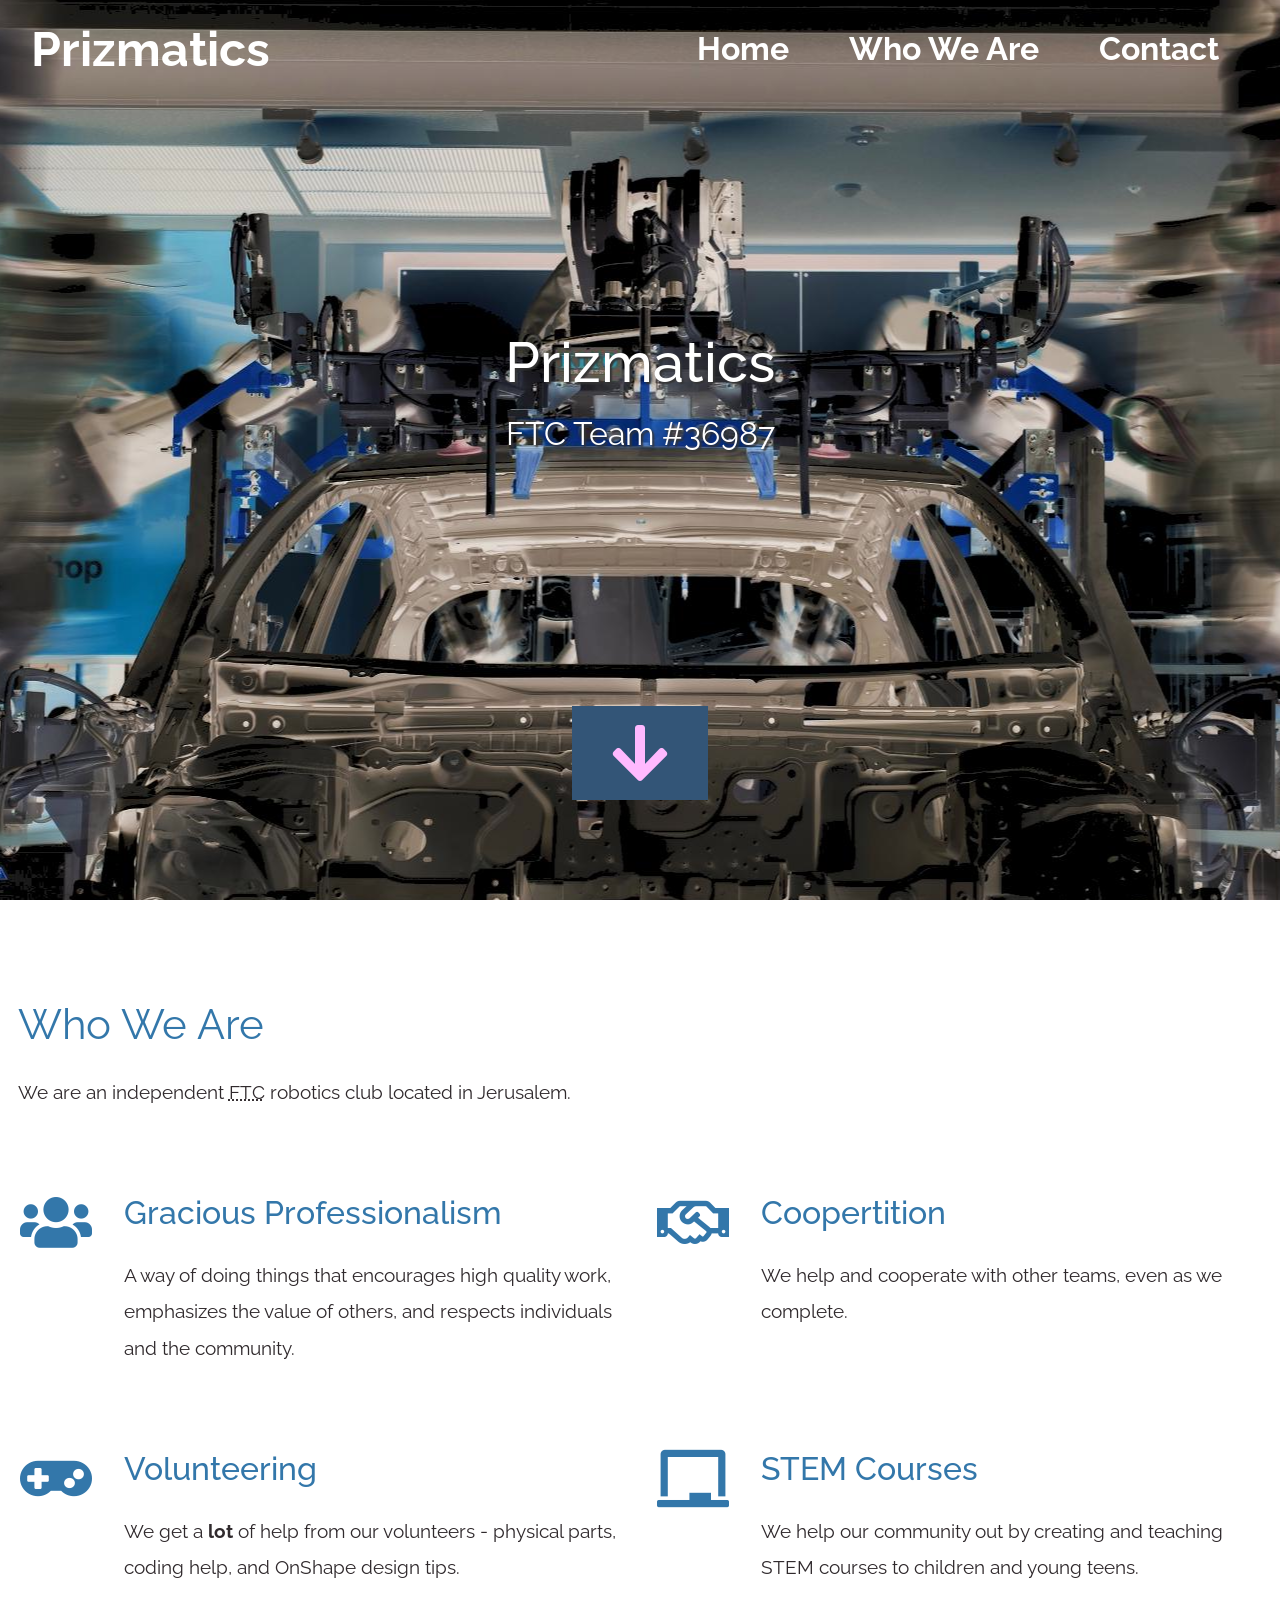
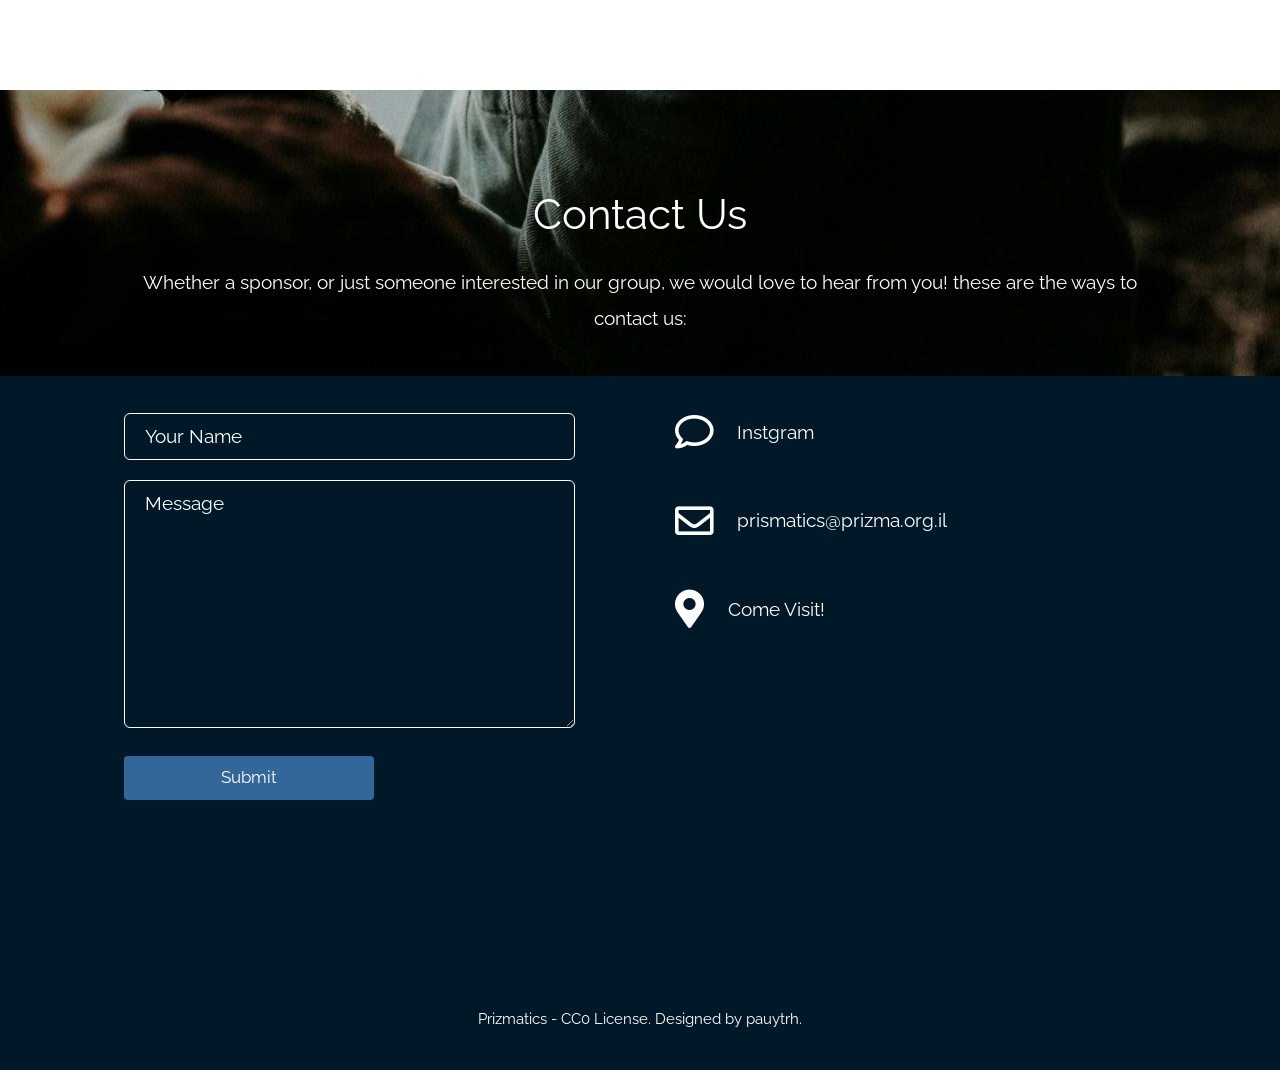
==== commit 852c78b9: "Capitalize Jerusalem" ====
--- a/index.html
+++ b/index.html
@@ -58,7 +58,7 @@
                     <h2 class="tm-text-primary mb-4 tm-section-title">Who We Are</h2>
                     <p class="mb-4 tm-intro-text">
                         We are an independent <abbr title="FIRST Tech Challenge">FTC</abbr> robotics club
-                        located in jerusalem.
+                        located in Jerusalem.
                     </p>
                 </div>
             </div>
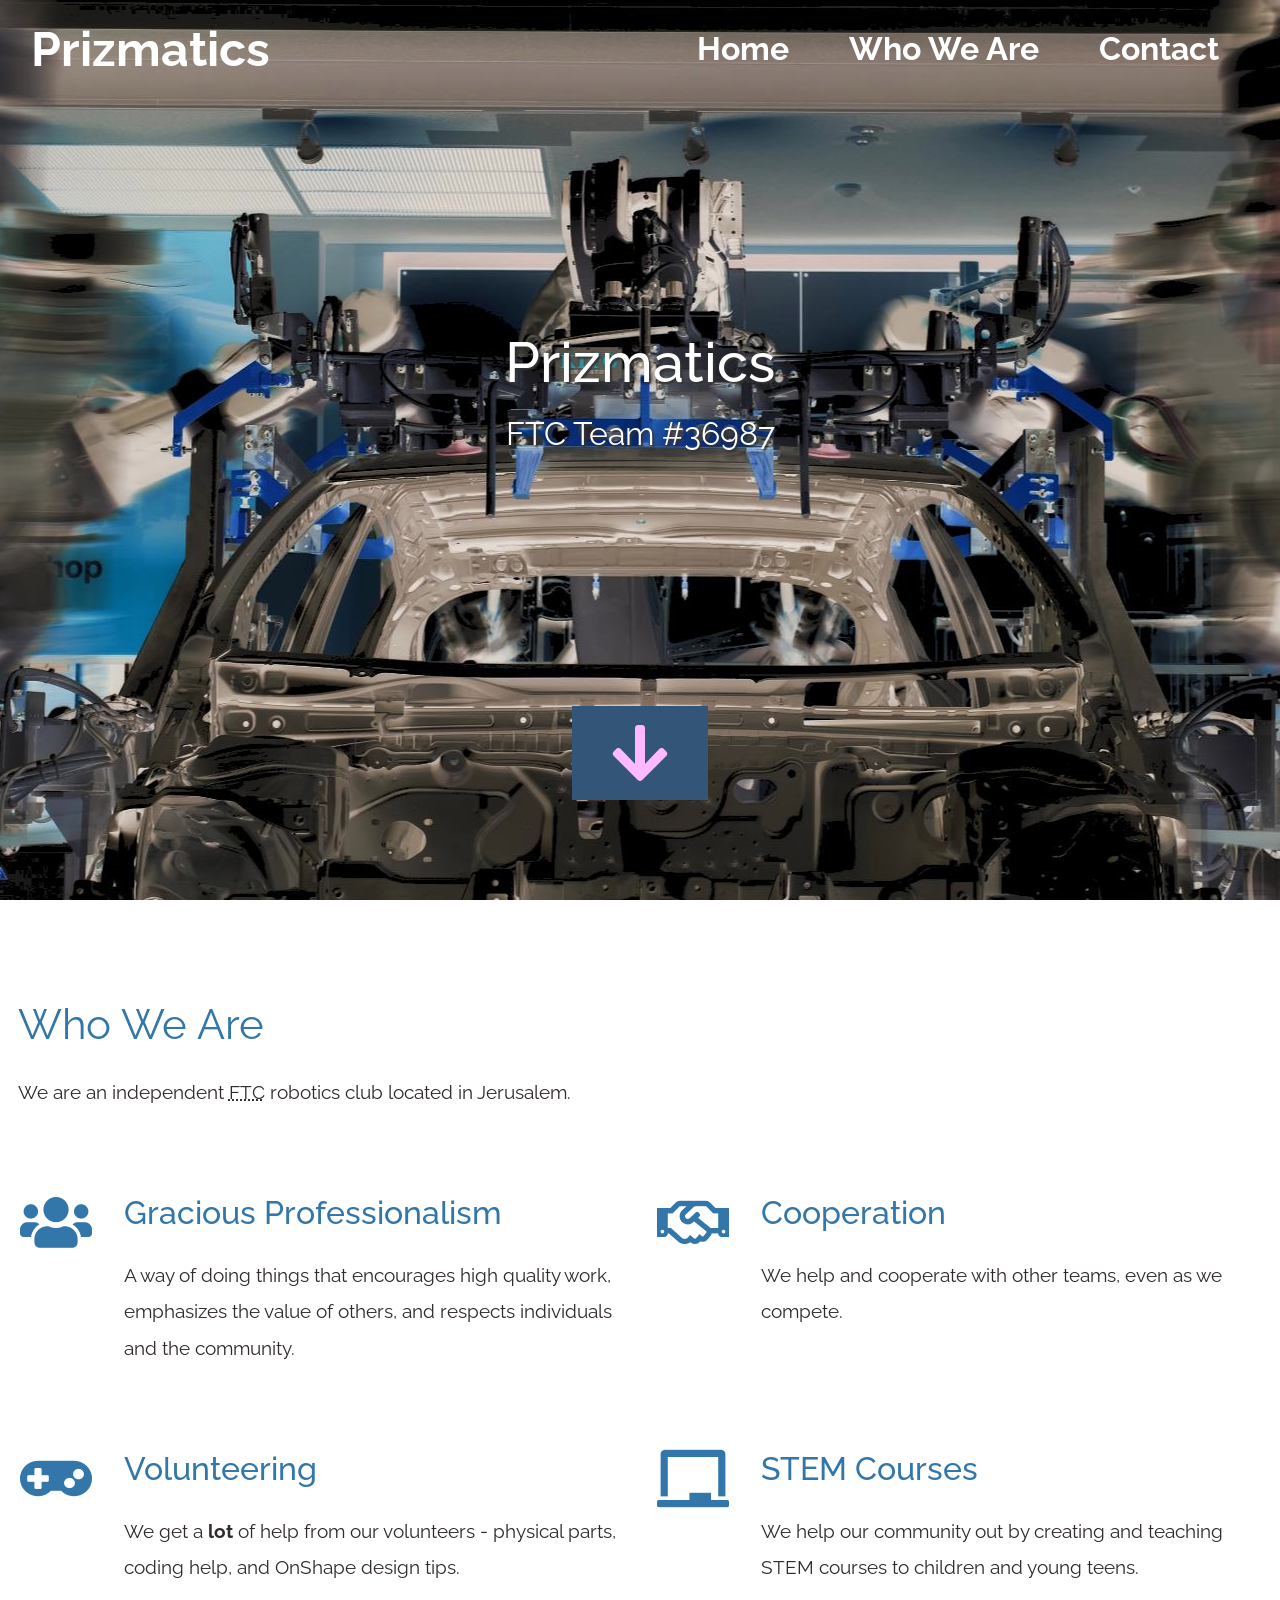
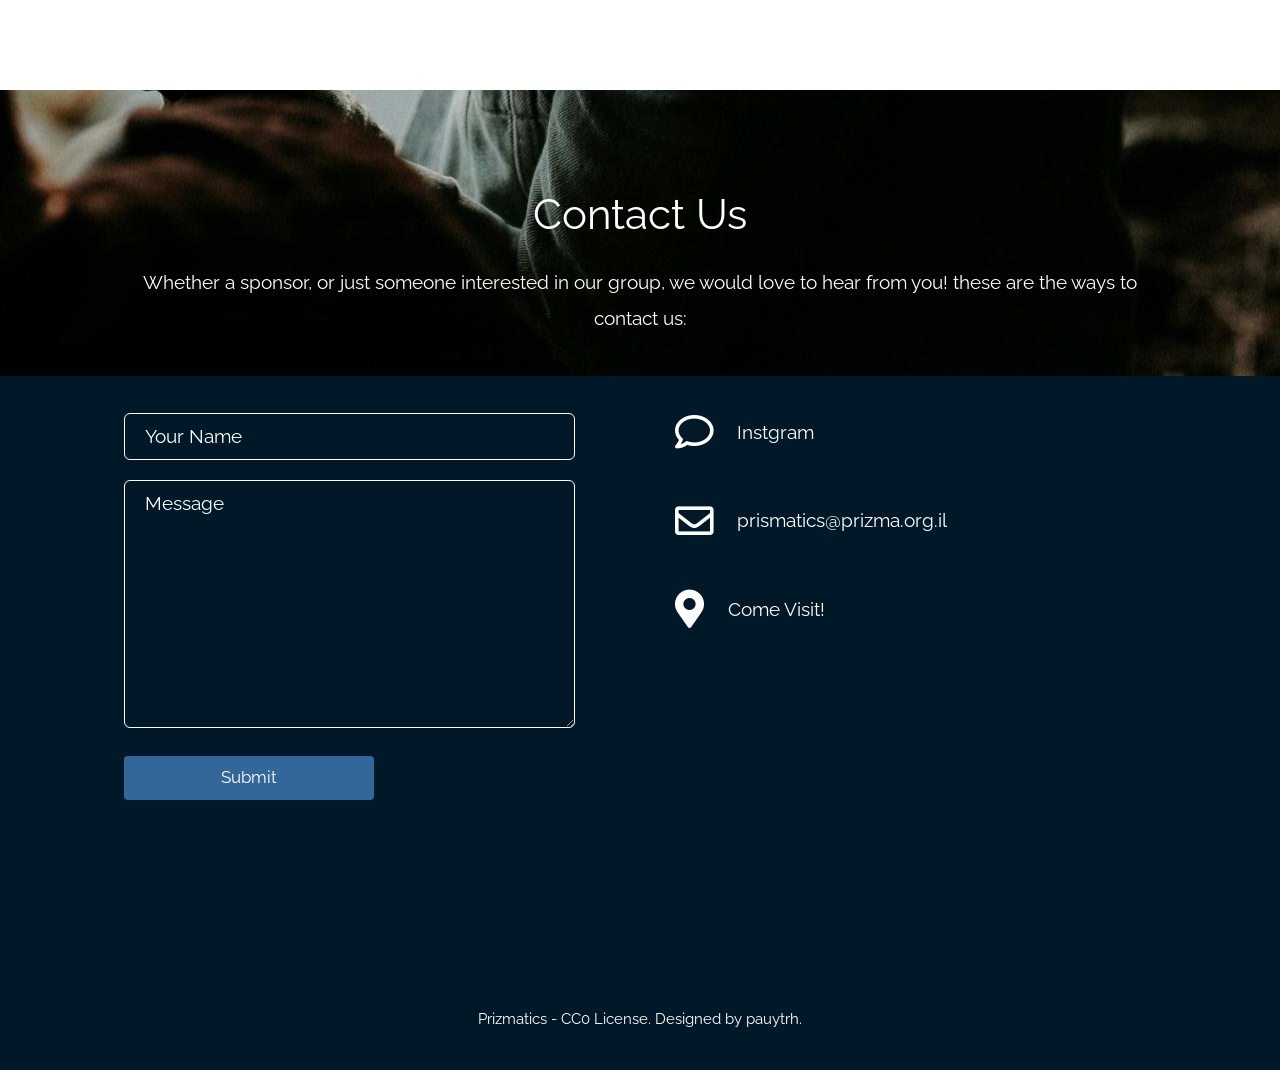
==== commit 7b81556a: "minor typos" ====
--- a/index.html
+++ b/index.html
@@ -77,9 +77,9 @@
             <div class="col-lg-1"><i class="far fa-3x fa-handshake text-center tm-icon"></i></div>
             <div class="col-lg-5">
                 <div class="tm-intro-text-container">
-                    <h2 class="tm-text-primary mb-4">Coopertition</h2>
-                    <p class="mb-4 tm-intro-text">
-                        We help and cooperate with other teams, even as we complete.
+                    <h2 class="tm-text-primary mb-4">Cooperation</h2>
+                    <p class="mb-4 tm-intro-text">
+                        We help and cooperate with other teams, even as we compete.
                     </p>
                 </div>
             </div>
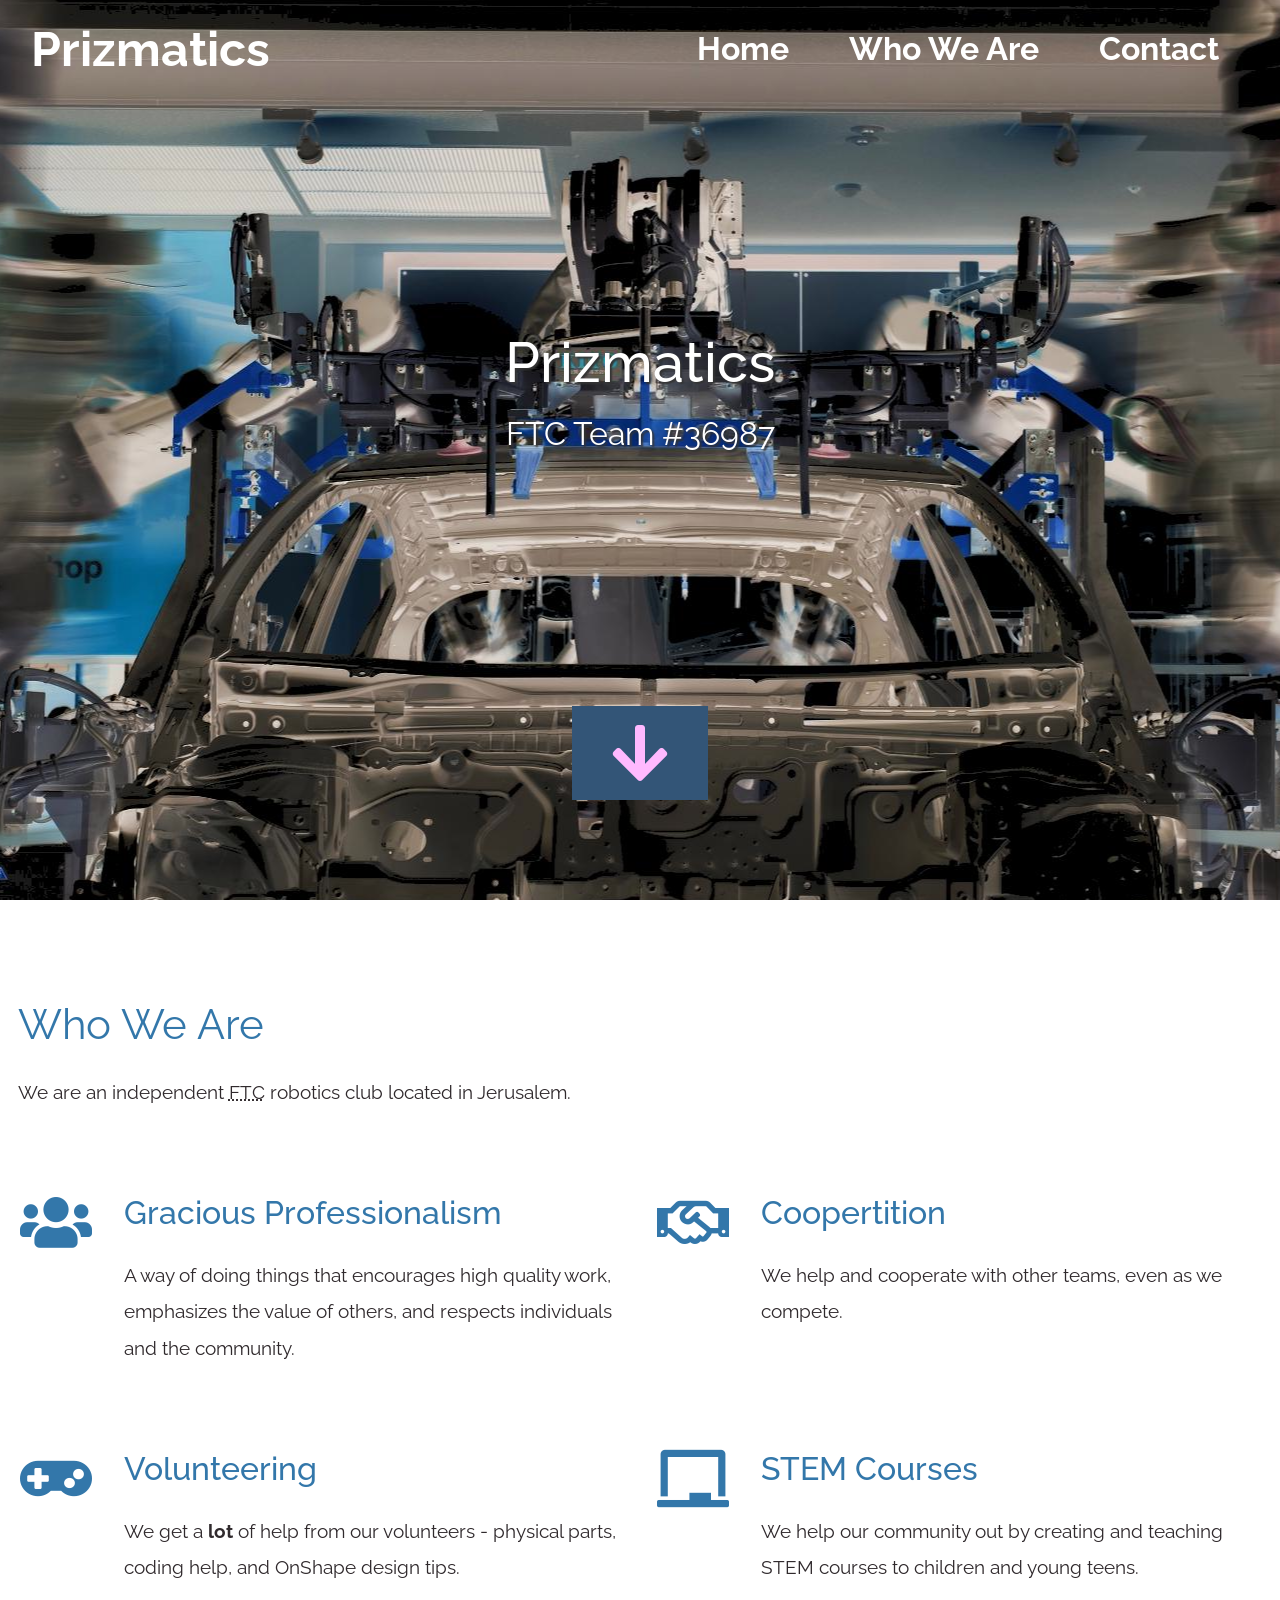
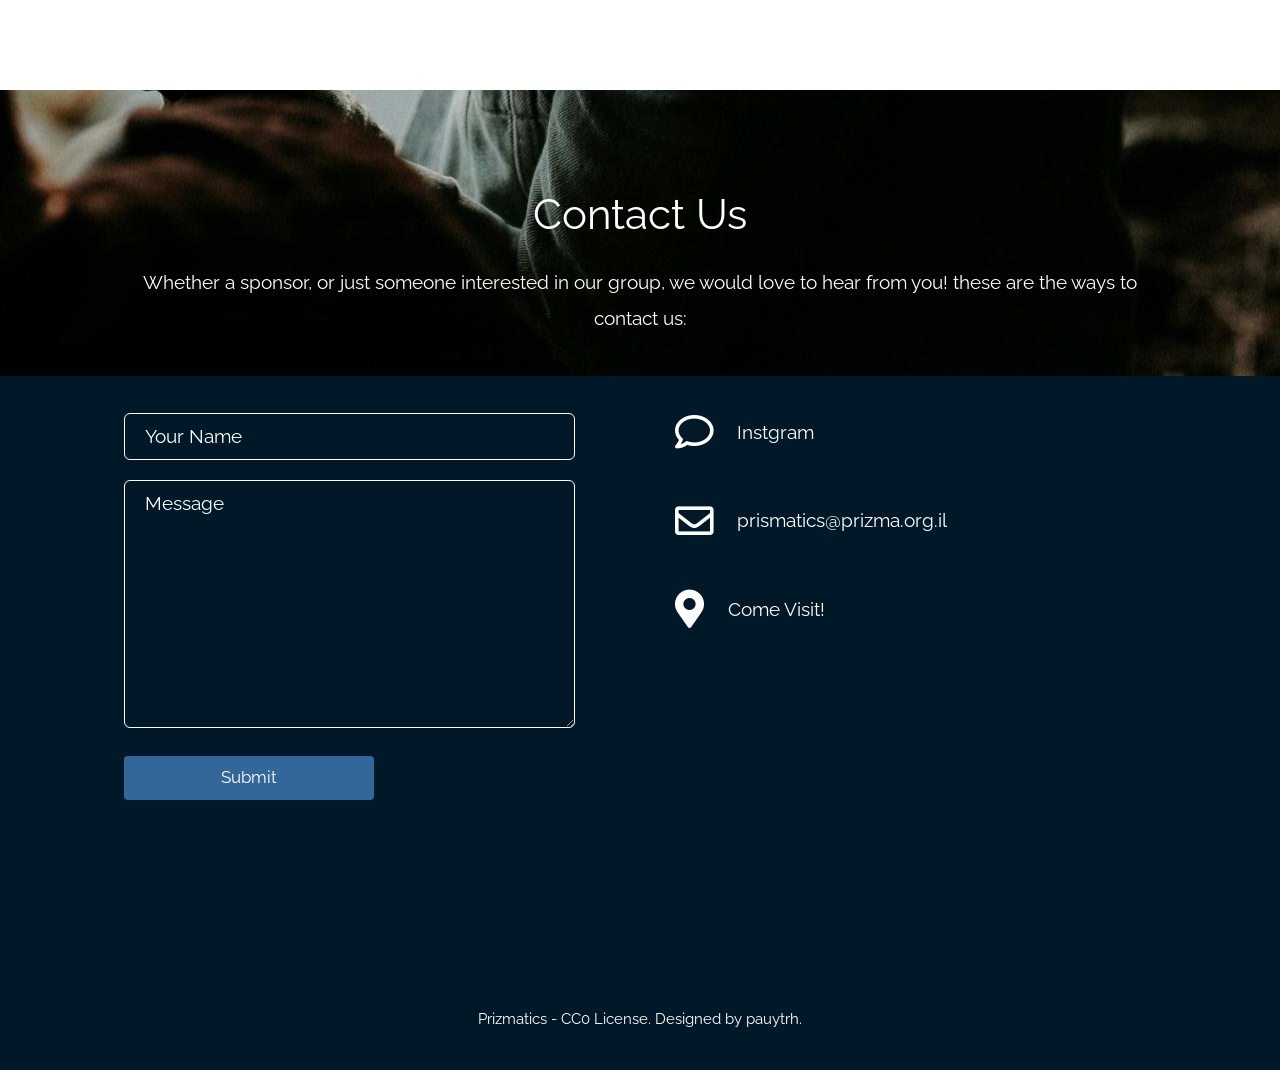
==== commit ad0c1db0: "revert one change" ====
--- a/index.html
+++ b/index.html
@@ -77,7 +77,7 @@
             <div class="col-lg-1"><i class="far fa-3x fa-handshake text-center tm-icon"></i></div>
             <div class="col-lg-5">
                 <div class="tm-intro-text-container">
-                    <h2 class="tm-text-primary mb-4">Cooperation</h2>
+                    <h2 class="tm-text-primary mb-4">Coopertition</h2>
                     <p class="mb-4 tm-intro-text">
                         We help and cooperate with other teams, even as we compete.
                     </p>
